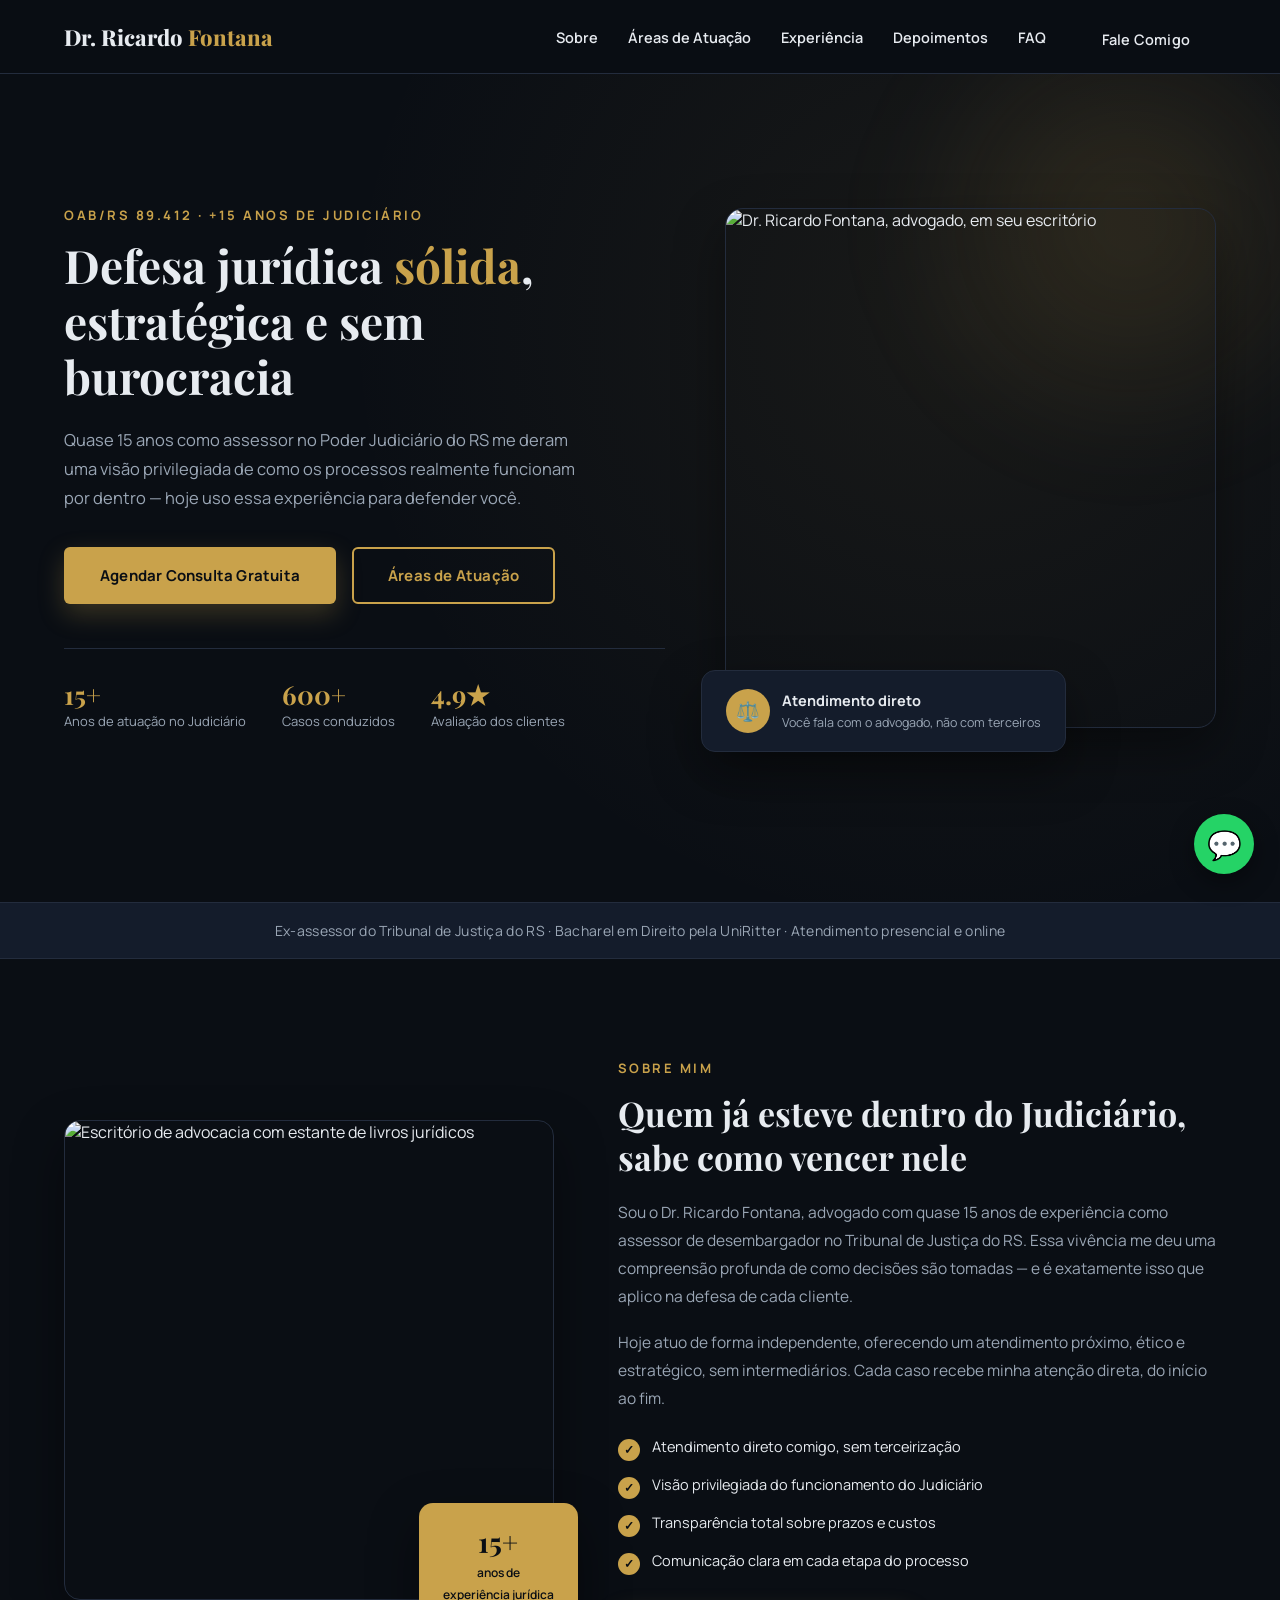
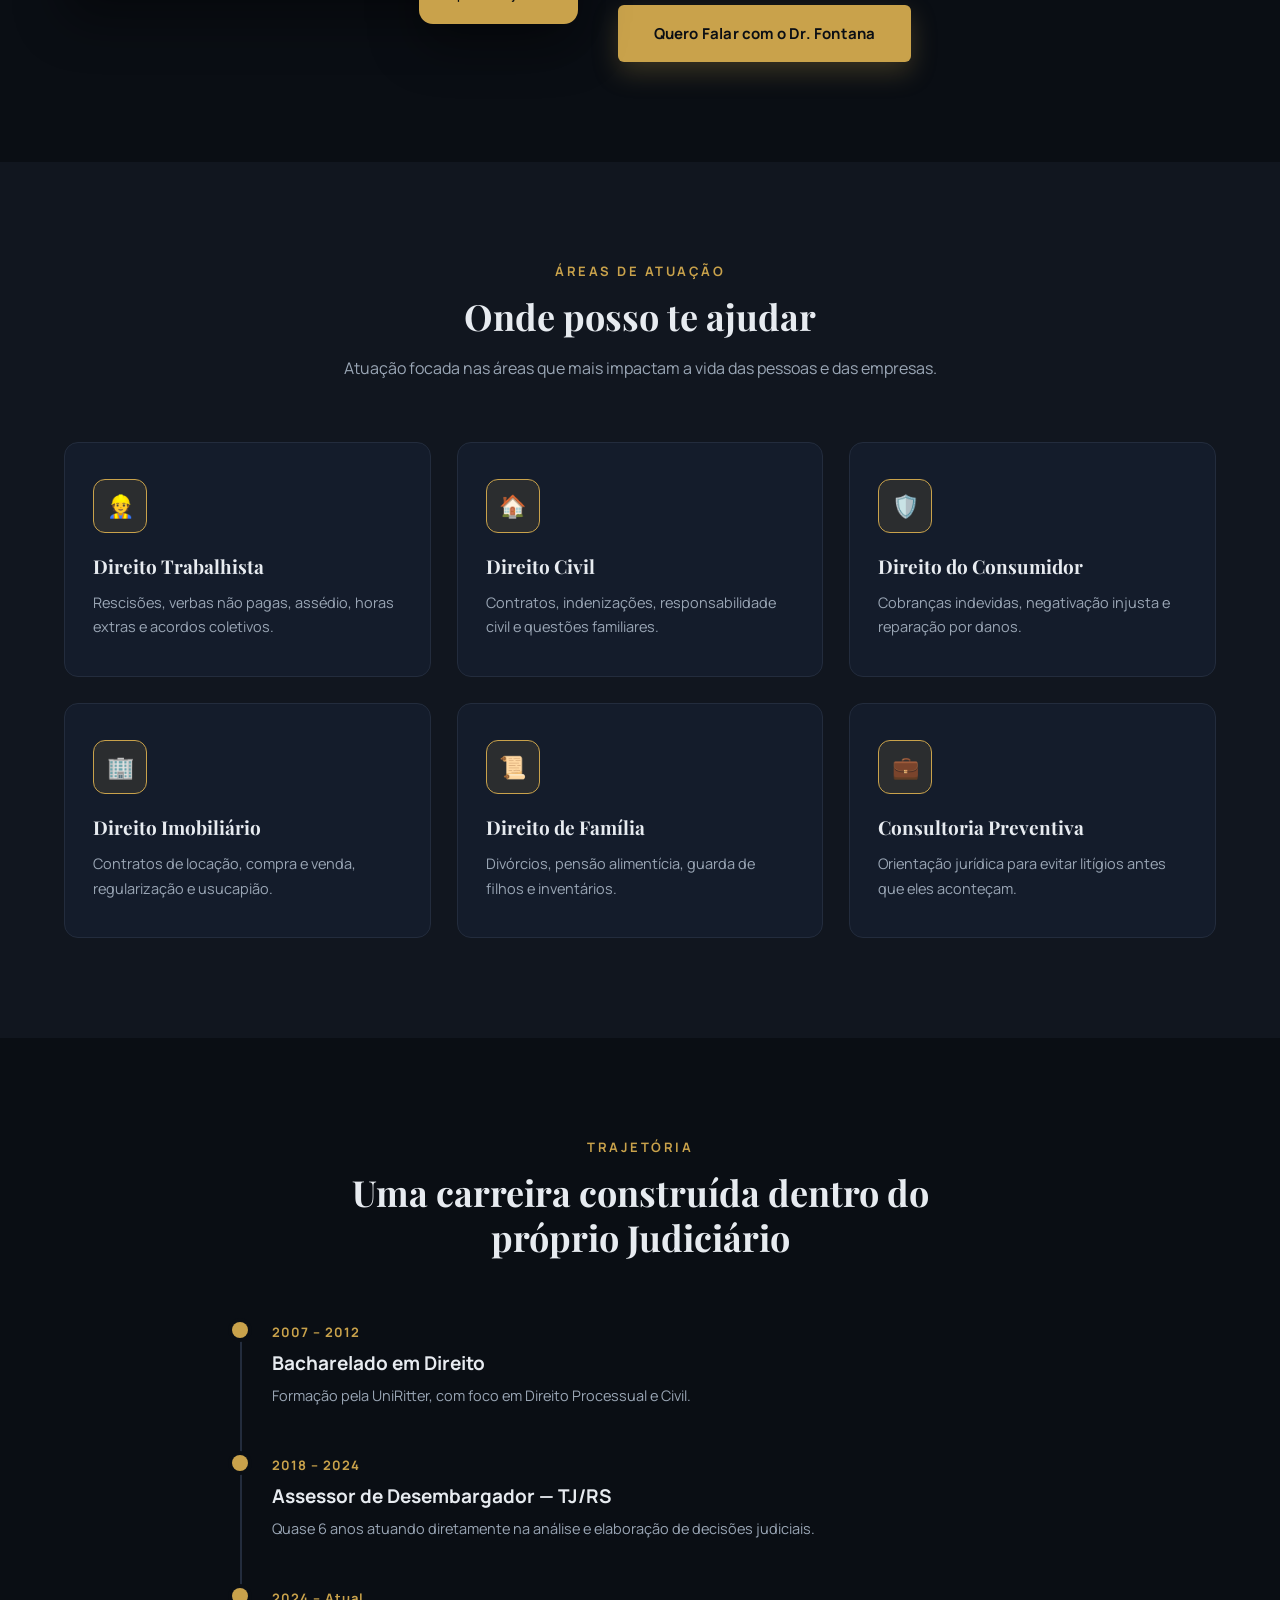
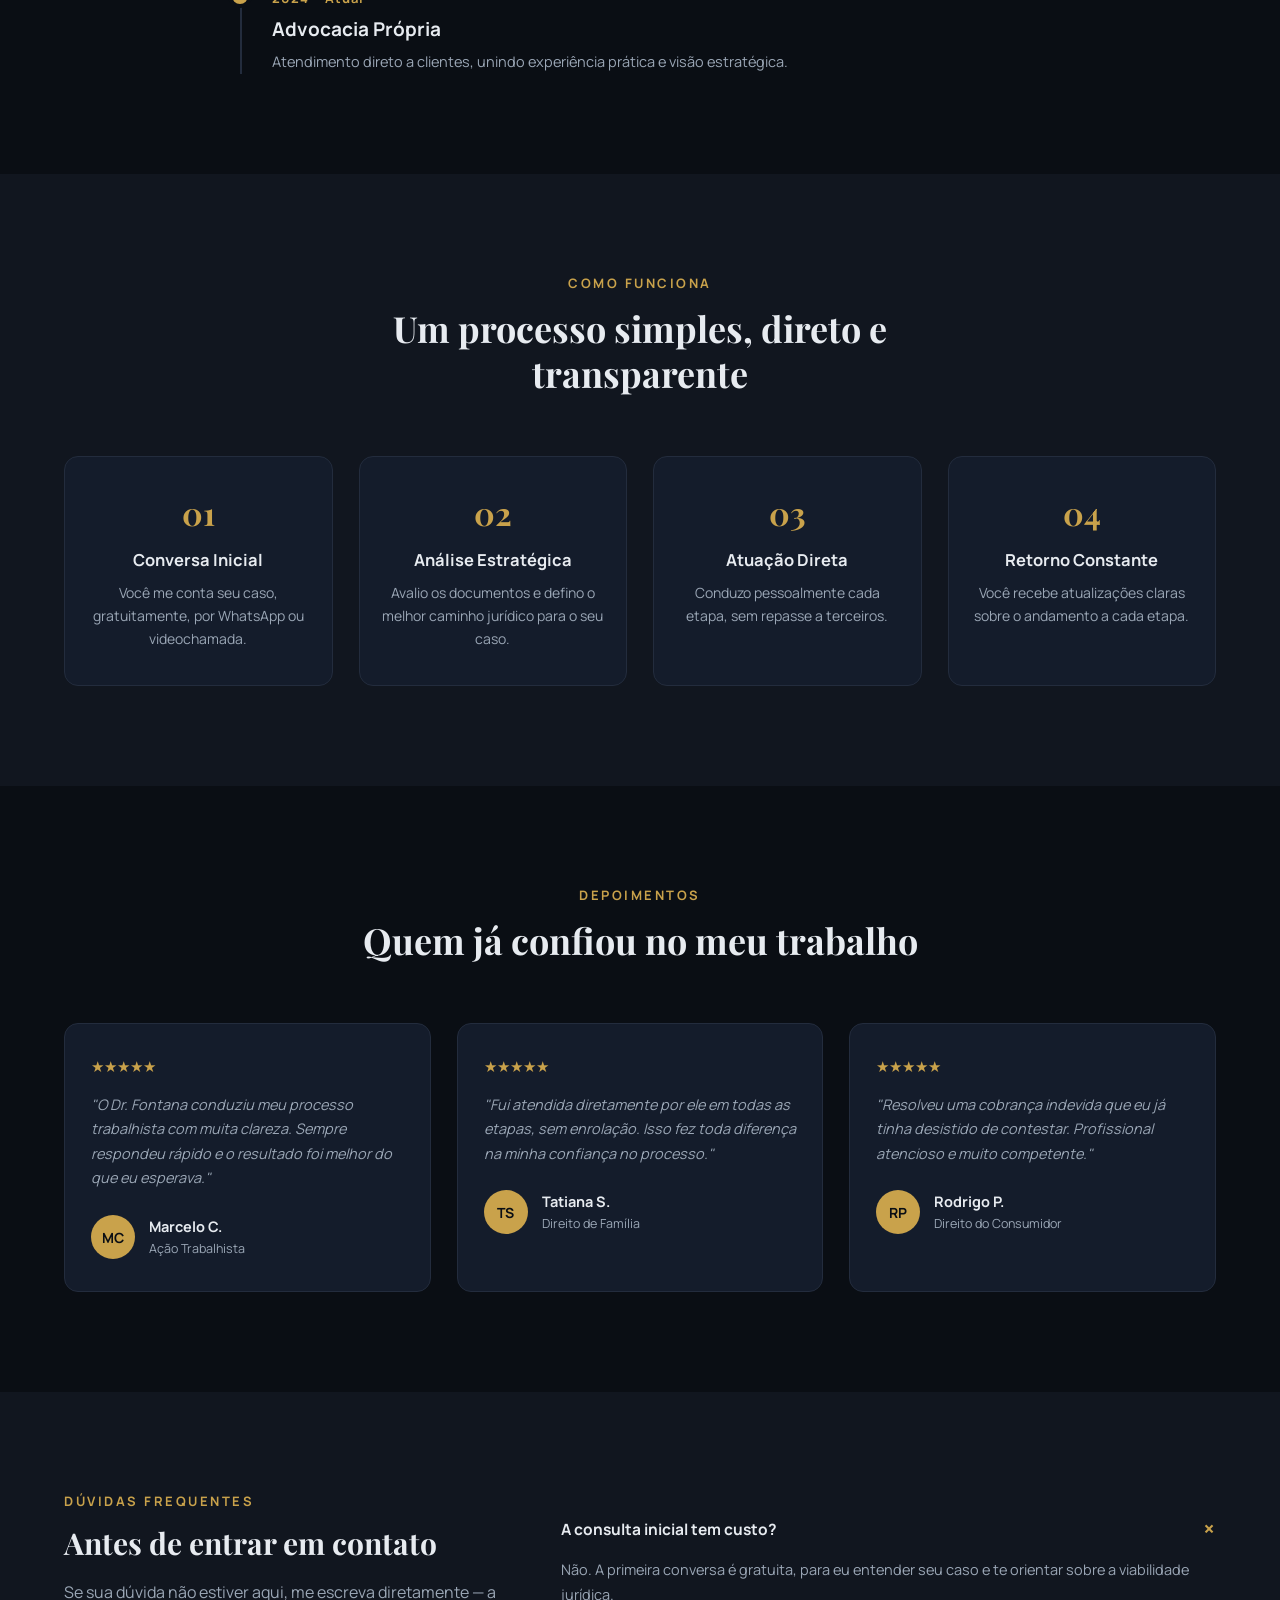
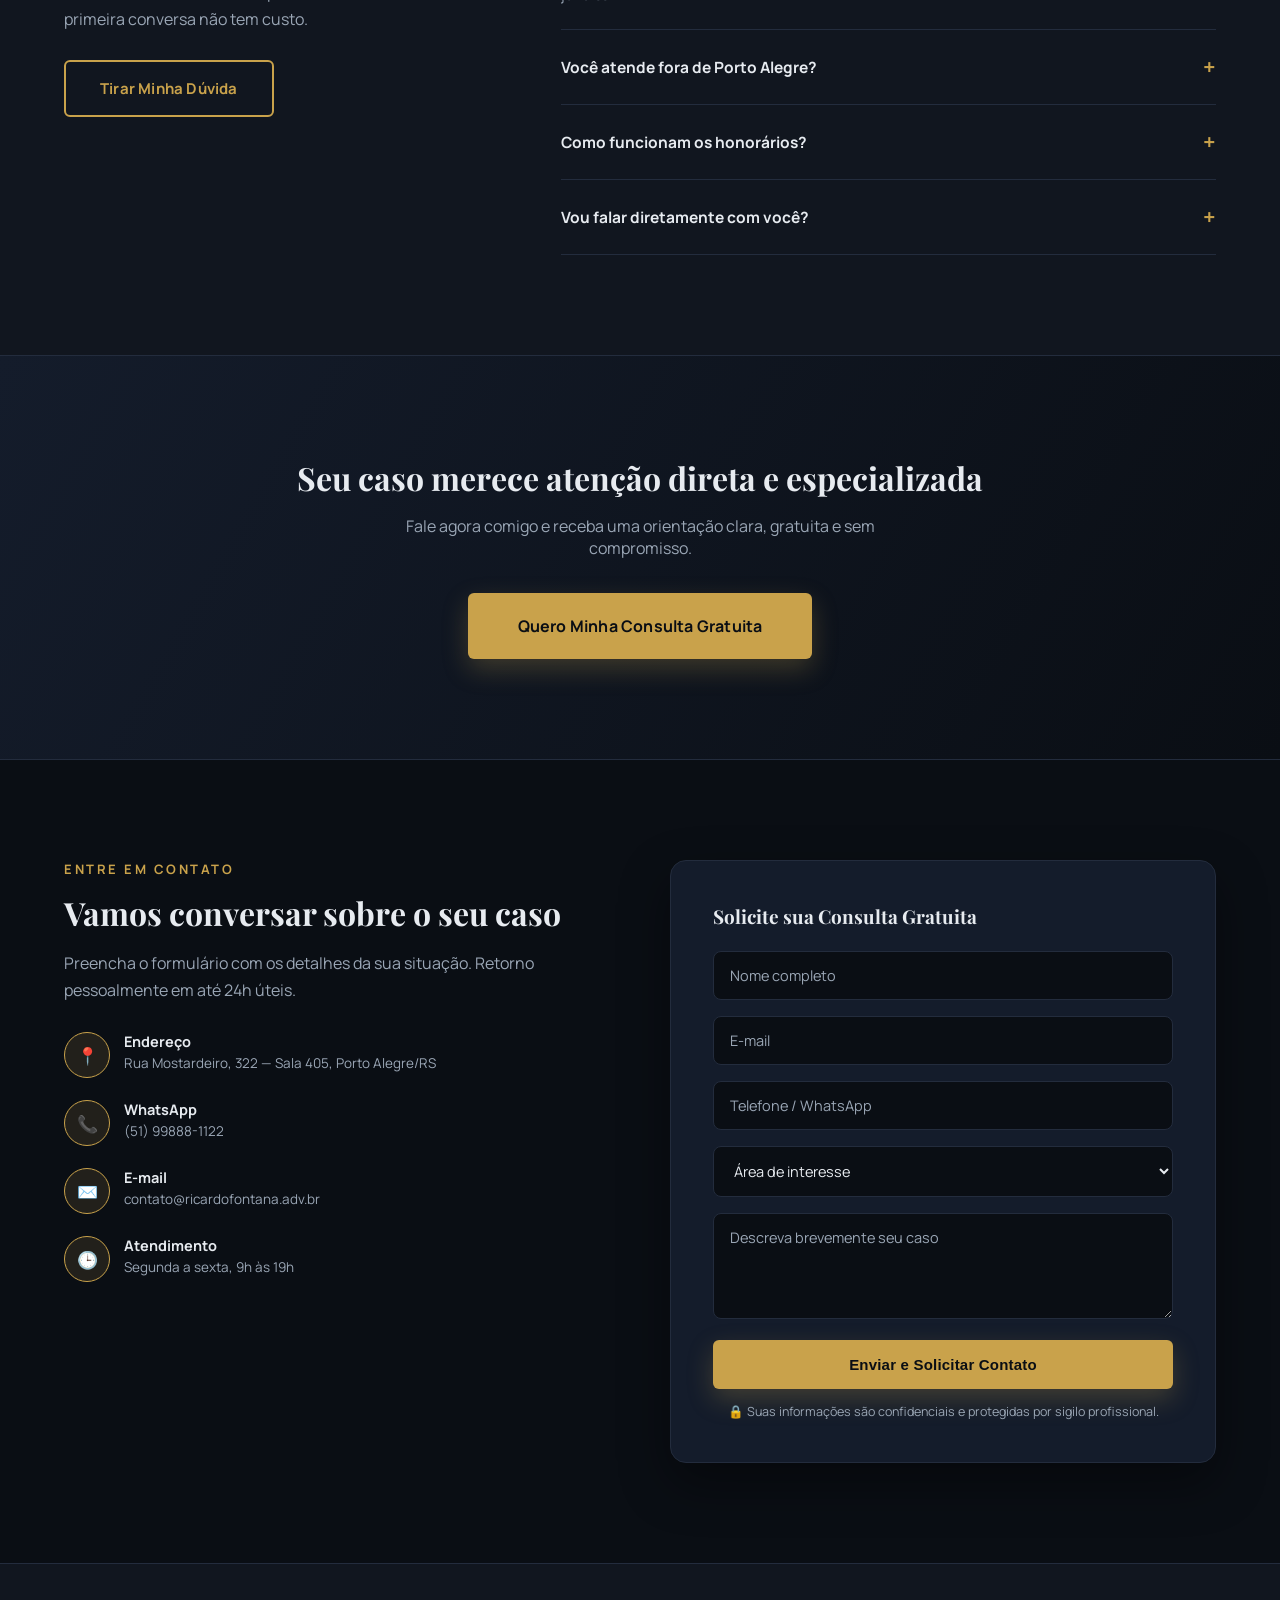
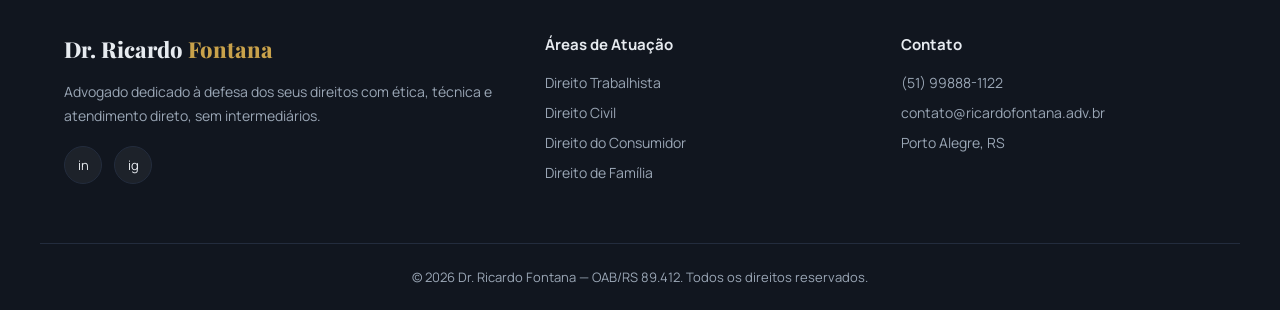
==== advocacia/index.html @ fe4ef565 "newatt" ====
<!DOCTYPE html>
<html lang="pt-BR">
<head>
<meta charset="UTF-8">
<meta name="viewport" content="width=device-width, initial-scale=1.0">
<title>Dr. Ricardo Fontana | Advogado</title>
<meta name="description" content="Advogado com mais de 15 anos de experiência no Judiciário do RS. Atendimento humanizado e soluções jurídicas estratégicas. Agende sua consulta.">
<link rel="preconnect" href="https://fonts.googleapis.com">
<link href="https://fonts.googleapis.com/css2?family=Manrope:wght@400;500;600;700;800&family=Playfair+Display:wght@600;700;800&display=swap" rel="stylesheet">
<link rel="stylesheet" href="style.css">
</head>
<body>

<header id="header">
  <nav class="nav container">
    <a href="#topo" class="logo">Dr. Ricardo <span>Fontana</span></a>
    <ul class="nav-links" id="navLinks">
      <li><a href="#sobre">Sobre</a></li>
      <li><a href="#areas">Áreas de Atuação</a></li>
      <li><a href="#experiencia">Experiência</a></li>
      <li><a href="#depoimentos">Depoimentos</a></li>
      <li><a href="#faq">FAQ</a></li>
      <li><a href="#contato" class="btn btn-nav">Fale Comigo</a></li>
    </ul>
    <button class="menu-toggle" id="menuToggle" aria-label="Abrir menu">
      <span></span><span></span><span></span>
    </button>
  </nav>
</header>

<section class="hero" id="topo">
  <div class="hero-glow"></div>
  <div class="container hero-content">
    <div class="hero-text">
      <span class="eyebrow">OAB/RS 89.412 · +15 anos de Judiciário</span>
      <h1>Defesa jurídica <em>sólida</em>, estratégica e sem burocracia</h1>
      <p>Quase 15 anos como assessor no Poder Judiciário do RS me deram uma visão privilegiada de como os processos realmente funcionam por dentro — hoje uso essa experiência para defender você.</p>
      <div class="hero-cta">
        <a href="#contato" class="btn btn-primary">Agendar Consulta Gratuita</a>
        <a href="#areas" class="btn btn-outline">Áreas de Atuação</a>
      </div>
      <div class="hero-stats">
        <div><strong>15+</strong><span>Anos de atuação no Judiciário</span></div>
        <div><strong>600+</strong><span>Casos conduzidos</span></div>
        <div><strong>4.9★</strong><span>Avaliação dos clientes</span></div>
      </div>
    </div>
    <div class="hero-image">
      <img src="https://images.unsplash.com/photo-1560250097-0b93528c311a?w=700&q=80" alt="Dr. Ricardo Fontana, advogado, em seu escritório">
      <div class="hero-badge">
        <div class="icon">⚖️</div>
        <div>
          <strong>Atendimento direto</strong>
          <span>Você fala com o advogado, não com terceiros</span>
        </div>
      </div>
    </div>
  </div>
</section>

<section class="marquee-trust">
  <div class="container">
    <p>Ex-assessor do Tribunal de Justiça do RS · Bacharel em Direito pela UniRitter · Atendimento presencial e online</p>
  </div>
</section>

<section class="sobre" id="sobre">
  <div class="container sobre-grid">
    <div class="sobre-img">
      <img src="https://images.unsplash.com/photo-1521791136064-7986c2920216?w=700&q=80" alt="Escritório de advocacia com estante de livros jurídicos">
      <div class="sobre-badge">
        <strong>15+</strong>
        <span>anos de<br>experiência jurídica</span>
      </div>
    </div>
    <div class="sobre-content">
      <span class="eyebrow">Sobre Mim</span>
      <h2>Quem já esteve dentro do Judiciário, sabe como vencer nele</h2>
      <p>Sou o Dr. Ricardo Fontana, advogado com quase 15 anos de experiência como assessor de desembargador no Tribunal de Justiça do RS. Essa vivência me deu uma compreensão profunda de como decisões são tomadas — e é exatamente isso que aplico na defesa de cada cliente.</p>
      <p>Hoje atuo de forma independente, oferecendo um atendimento próximo, ético e estratégico, sem intermediários. Cada caso recebe minha atenção direta, do início ao fim.</p>
      <ul class="lista-check">
        <li><span class="tick">✓</span> Atendimento direto comigo, sem terceirização</li>
        <li><span class="tick">✓</span> Visão privilegiada do funcionamento do Judiciário</li>
        <li><span class="tick">✓</span> Transparência total sobre prazos e custos</li>
        <li><span class="tick">✓</span> Comunicação clara em cada etapa do processo</li>
      </ul>
      <a href="#contato" class="btn btn-primary">Quero Falar com o Dr. Fontana</a>
    </div>
  </div>
</section>

<section class="areas" id="areas">
  <div class="container">
    <div class="section-head center">
      <span class="eyebrow">Áreas de Atuação</span>
      <h2>Onde posso te ajudar</h2>
      <p>Atuação focada nas áreas que mais impactam a vida das pessoas e das empresas.</p>
    </div>
    <div class="grid-areas">
      <div class="card-area">
        <div class="ic">👷</div>
        <h3>Direito Trabalhista</h3>
        <p>Rescisões, verbas não pagas, assédio, horas extras e acordos coletivos.</p>
      </div>
      <div class="card-area">
        <div class="ic">🏠</div>
        <h3>Direito Civil</h3>
        <p>Contratos, indenizações, responsabilidade civil e questões familiares.</p>
      </div>
      <div class="card-area">
        <div class="ic">🛡️</div>
        <h3>Direito do Consumidor</h3>
        <p>Cobranças indevidas, negativação injusta e reparação por danos.</p>
      </div>
      <div class="card-area">
        <div class="ic">🏢</div>
        <h3>Direito Imobiliário</h3>
        <p>Contratos de locação, compra e venda, regularização e usucapião.</p>
      </div>
      <div class="card-area">
        <div class="ic">📜</div>
        <h3>Direito de Família</h3>
        <p>Divórcios, pensão alimentícia, guarda de filhos e inventários.</p>
      </div>
      <div class="card-area">
        <div class="ic">💼</div>
        <h3>Consultoria Preventiva</h3>
        <p>Orientação jurídica para evitar litígios antes que eles aconteçam.</p>
      </div>
    </div>
  </div>
</section>

<section class="experiencia" id="experiencia">
  <div class="container">
    <div class="section-head center">
      <span class="eyebrow">Trajetória</span>
      <h2>Uma carreira construída dentro do próprio Judiciário</h2>
    </div>
    <div class="timeline">
      <div class="tl-item">
        <div class="tl-dot"></div>
        <div class="tl-content">
          <span class="tl-ano">2007 – 2012</span>
          <h4>Bacharelado em Direito</h4>
          <p>Formação pela UniRitter, com foco em Direito Processual e Civil.</p>
        </div>
      </div>
      <div class="tl-item">
        <div class="tl-dot"></div>
        <div class="tl-content">
          <span class="tl-ano">2018 – 2024</span>
          <h4>Assessor de Desembargador — TJ/RS</h4>
          <p>Quase 6 anos atuando diretamente na análise e elaboração de decisões judiciais.</p>
        </div>
      </div>
      <div class="tl-item">
        <div class="tl-dot"></div>
        <div class="tl-content">
          <span class="tl-ano">2024 – Atual</span>
          <h4>Advocacia Própria</h4>
          <p>Atendimento direto a clientes, unindo experiência prática e visão estratégica.</p>
        </div>
      </div>
    </div>
  </div>
</section>

<section class="processo">
  <div class="container">
    <div class="section-head center">
      <span class="eyebrow">Como Funciona</span>
      <h2>Um processo simples, direto e transparente</h2>
    </div>
    <div class="steps">
      <div class="step">
        <div class="step-num">01</div>
        <h4>Conversa Inicial</h4>
        <p>Você me conta seu caso, gratuitamente, por WhatsApp ou videochamada.</p>
      </div>
      <div class="step">
        <div class="step-num">02</div>
        <h4>Análise Estratégica</h4>
        <p>Avalio os documentos e defino o melhor caminho jurídico para o seu caso.</p>
      </div>
      <div class="step">
        <div class="step-num">03</div>
        <h4>Atuação Direta</h4>
        <p>Conduzo pessoalmente cada etapa, sem repasse a terceiros.</p>
      </div>
      <div class="step">
        <div class="step-num">04</div>
        <h4>Retorno Constante</h4>
        <p>Você recebe atualizações claras sobre o andamento a cada etapa.</p>
      </div>
    </div>
  </div>
</section>

<section class="depoimentos" id="depoimentos">
  <div class="container">
    <div class="section-head center">
      <span class="eyebrow">Depoimentos</span>
      <h2>Quem já confiou no meu trabalho</h2>
    </div>
    <div class="grid-dep">
      <div class="card-dep">
        <div class="stars">★★★★★</div>
        <p>"O Dr. Fontana conduziu meu processo trabalhista com muita clareza. Sempre respondeu rápido e o resultado foi melhor do que eu esperava."</p>
        <div class="dep-autor">
          <div class="avatar">MC</div>
          <div><strong>Marcelo C.</strong><span>Ação Trabalhista</span></div>
        </div>
      </div>
      <div class="card-dep">
        <div class="stars">★★★★★</div>
        <p>"Fui atendida diretamente por ele em todas as etapas, sem enrolação. Isso fez toda diferença na minha confiança no processo."</p>
        <div class="dep-autor">
          <div class="avatar">TS</div>
          <div><strong>Tatiana S.</strong><span>Direito de Família</span></div>
        </div>
      </div>
      <div class="card-dep">
        <div class="stars">★★★★★</div>
        <p>"Resolveu uma cobrança indevida que eu já tinha desistido de contestar. Profissional atencioso e muito competente."</p>
        <div class="dep-autor">
          <div class="avatar">RP</div>
          <div><strong>Rodrigo P.</strong><span>Direito do Consumidor</span></div>
        </div>
      </div>
    </div>
  </div>
</section>

<section class="faq" id="faq">
  <div class="container faq-grid">
    <div class="faq-intro">
      <span class="eyebrow">Dúvidas Frequentes</span>
      <h2>Antes de entrar em contato</h2>
      <p>Se sua dúvida não estiver aqui, me escreva diretamente — a primeira conversa não tem custo.</p>
      <a href="#contato" class="btn btn-outline">Tirar Minha Dúvida</a>
    </div>
    <div class="faq-wrap">
      <div class="faq-item active">
        <h4>A consulta inicial tem custo? <span class="plus">+</span></h4>
        <div class="faq-answer">Não. A primeira conversa é gratuita, para eu entender seu caso e te orientar sobre a viabilidade jurídica.</div>
      </div>
      <div class="faq-item">
        <h4>Você atende fora de Porto Alegre? <span class="plus">+</span></h4>
        <div class="faq-answer">Sim, atendo clientes em todo o RS, com reuniões presenciais ou por videochamada.</div>
      </div>
      <div class="faq-item">
        <h4>Como funcionam os honorários? <span class="plus">+</span></h4>
        <div class="faq-answer">Podem ser fixos, por êxito ou um modelo híbrido — sempre definidos com total transparência antes de iniciarmos.</div>
      </div>
      <div class="faq-item">
        <h4>Vou falar diretamente com você? <span class="plus">+</span></h4>
        <div class="faq-answer">Sim. Diferente de escritórios grandes, aqui você tem contato direto comigo em todas as etapas do processo.</div>
      </div>
    </div>
  </div>
</section>

<section class="cta-final">
  <div class="container">
    <h2>Seu caso merece atenção direta e especializada</h2>
    <p>Fale agora comigo e receba uma orientação clara, gratuita e sem compromisso.</p>
    <a href="#contato" class="btn btn-primary btn-lg">Quero Minha Consulta Gratuita</a>
  </div>
</section>

<section class="contato" id="contato">
  <div class="container contato-grid">
    <div class="contato-info">
      <span class="eyebrow">Entre em Contato</span>
      <h2>Vamos conversar sobre o seu caso</h2>
      <p>Preencha o formulário com os detalhes da sua situação. Retorno pessoalmente em até 24h úteis.</p>
      <ul class="info-list">
        <li>
          <div class="ic">📍</div>
          <div><strong>Endereço</strong><span>Rua Mostardeiro, 322 — Sala 405, Porto Alegre/RS</span></div>
        </li>
        <li>
          <div class="ic">📞</div>
          <div><strong>WhatsApp</strong><span>(51) 99888-1122</span></div>
        </li>
        <li>
          <div class="ic">✉️</div>
          <div><strong>E-mail</strong><span>contato@ricardofontana.adv.br</span></div>
        </li>
        <li>
          <div class="ic">🕒</div>
          <div><strong>Atendimento</strong><span>Segunda a sexta, 9h às 19h</span></div>
        </li>
      </ul>
    </div>
    <form class="form-contato" id="formContato">
      <h3>Solicite sua Consulta Gratuita</h3>
      <input type="text" placeholder="Nome completo" required>
      <input type="email" placeholder="E-mail" required>
      <input type="tel" placeholder="Telefone / WhatsApp" required>
      <select required>
        <option value="" disabled selected>Área de interesse</option>
        <option>Direito Trabalhista</option>
        <option>Direito Civil</option>
        <option>Direito do Consumidor</option>
        <option>Direito Imobiliário</option>
        <option>Direito de Família</option>
        <option>Outro</option>
      </select>
      <textarea rows="4" placeholder="Descreva brevemente seu caso" required></textarea>
      <button type="submit" class="btn btn-primary">Enviar e Solicitar Contato</button>
      <span class="form-nota">🔒 Suas informações são confidenciais e protegidas por sigilo profissional.</span>
    </form>
  </div>
</section>

<footer>
  <div class="container footer-grid">
    <div>
      <a class="logo footer-logo">Dr. Ricardo <span>Fontana</span></a>
      <p>Advogado dedicado à defesa dos seus direitos com ética, técnica e atendimento direto, sem intermediários.</p>
      <div class="social">
        <a href="#" aria-label="LinkedIn">in</a>
        <a href="#" aria-label="Instagram">ig</a>
      </div>
    </div>
    <div>
      <h4>Áreas de Atuação</h4>
      <ul>
        <li><a href="#areas">Direito Trabalhista</a></li>
        <li><a href="#areas">Direito Civil</a></li>
        <li><a href="#areas">Direito do Consumidor</a></li>
        <li><a href="#areas">Direito de Família</a></li>
      </ul>
    </div>
    <div>
      <h4>Contato</h4>
      <ul>
        <li>(51) 99888-1122</li>
        <li>contato@ricardofontana.adv.br</li>
        <li>Porto Alegre, RS</li>
      </ul>
    </div>
  </div>
  <div class="footer-bottom">
    <div class="container">
      © 2026 Dr. Ricardo Fontana — OAB/RS 89.412. Todos os direitos reservados.
    </div>
  </div>
</footer>

<a href="https://wa.me/5551998881122" class="whatsapp-float" target="_blank" aria-label="Contato via WhatsApp">💬</a>

<script src="script.js"></script>
</body>
</html>
---- advocacia/style.css ----
:root{
  --preto:#0a0e14;
  --preto-2:#11161f;
  --azul-escuro:#141c2b;
  --dourado:#c9a24b;
  --dourado-claro:#e0bc6c;
  --texto-claro:#e7ebf0;
  --texto-cinza:#9aa6b5;
  --borda:#232c3d;
  --sombra: 0 20px 50px rgba(0,0,0,.4);
}
*{margin:0;padding:0;box-sizing:border-box;}
html{scroll-behavior:smooth;}
body{
  font-family:'Manrope', sans-serif;
  color:var(--texto-claro);
  background:var(--preto);
  overflow-x:hidden;
}
h1,h2,h3{font-family:'Playfair Display', serif;}
a{text-decoration:none;color:inherit;}
ul{list-style:none;}
img{max-width:100%;display:block;}
.container{max-width:1200px;margin:0 auto;padding:0 24px;}
section{padding:100px 0;}
.center{text-align:center;}

/* BOTÕES */
.btn{
  display:inline-block; padding:16px 34px; border-radius:6px;
  font-weight:700; letter-spacing:.2px; transition:.3s; font-size:15px;
  border:2px solid transparent;
}
.btn-primary{background:var(--dourado); color:var(--preto); box-shadow:0 10px 26px rgba(201,162,75,.25);}
.btn-primary:hover{background:var(--dourado-claro); transform:translateY(-3px); box-shadow:0 14px 32px rgba(201,162,75,.35);}
.btn-outline{border-color:var(--dourado); color:var(--dourado); background:transparent;}
.btn-outline:hover{background:var(--dourado); color:var(--preto);}
.btn-lg{padding:20px 48px; font-size:16px;}
.btn-nav{padding:10px 24px; font-size:14px;}

.eyebrow{
  text-transform:uppercase; letter-spacing:2.5px; font-size:13px; font-weight:700;
  color:var(--dourado); margin-bottom:14px; display:block;
}
.section-head{max-width:680px; margin:0 auto 60px;}
.section-head h2{font-size:36px; color:var(--texto-claro); margin-bottom:16px; line-height:1.25;}
.section-head p{color:var(--texto-cinza); font-size:16px; line-height:1.7;}

/* HEADER */
header{
  position:sticky; top:0; left:0; width:100%; background:rgba(10,14,20,.92);
  backdrop-filter:blur(10px); z-index:1000; border-bottom:1px solid var(--borda);
}
.nav{display:flex; align-items:center; justify-content:space-between; padding:18px 24px;}
.logo{
  font-family:'Playfair Display',serif; font-size:22px; font-weight:800; color:var(--texto-claro);
}
.logo span{color:var(--dourado);}
.nav-links{display:flex; gap:30px; align-items:center;}
.nav-links a{font-weight:600; font-size:14.5px; color:var(--texto-claro); position:relative; padding-bottom:4px;}
.nav-links a:not(.btn)::after{content:'';position:absolute;left:0;bottom:0;width:0;height:2px;background:var(--dourado); transition:.3s;}
.nav-links a:not(.btn):hover::after{width:100%;}
.menu-toggle{display:none; flex-direction:column; gap:5px; cursor:pointer; background:none; border:none;}
.menu-toggle span{width:26px;height:2px;background:var(--texto-claro);}

/* HERO */
.hero{
  position:relative; min-height:92vh; display:flex; align-items:center; padding-top:60px;
  background:radial-gradient(circle at 75% 30%, rgba(201,162,75,.08), transparent 55%), var(--preto);
  overflow:hidden;
}
.hero-glow{
  position:absolute; top:-100px; right:-100px; width:500px; height:500px; border-radius:50%;
  background:radial-gradient(circle, rgba(201,162,75,.15), transparent 70%); filter:blur(40px);
}
.hero-content{position:relative; z-index:2; display:grid; grid-template-columns:1.1fr .9fr; gap:60px; align-items:center;}
.hero-text h1{font-size:46px; line-height:1.2; margin-bottom:22px; color:var(--texto-claro);}
.hero-text h1 em{color:var(--dourado); font-style:normal;}
.hero-text p{font-size:16.5px; line-height:1.75; color:var(--texto-cinza); margin-bottom:34px; max-width:520px;}
.hero-cta{display:flex; gap:16px; flex-wrap:wrap; margin-bottom:44px;}
.hero-stats{display:flex; gap:36px; flex-wrap:wrap; border-top:1px solid var(--borda); padding-top:28px;}
.hero-stats div{display:flex; flex-direction:column;}
.hero-stats strong{font-size:26px; font-family:'Playfair Display',serif; color:var(--dourado);}
.hero-stats span{font-size:13px; color:var(--texto-cinza);}
.hero-image{position:relative;}
.hero-image img{
  border-radius:18px; width:100%; height:520px; object-fit:cover;
  box-shadow:var(--sombra); border:1px solid var(--borda);
}
.hero-badge{
  position:absolute; bottom:-24px; left:-24px; background:var(--azul-escuro);
  border:1px solid var(--borda); padding:18px 24px; border-radius:14px;
  box-shadow:var(--sombra); display:flex; align-items:center; gap:12px;
}
.hero-badge .icon{
  width:44px;height:44px;border-radius:50%;background:var(--dourado);
  display:flex;align-items:center;justify-content:center;color:var(--preto);font-size:19px;
}
.hero-badge strong{font-size:14.5px; display:block; color:var(--texto-claro);}
.hero-badge span{font-size:12.5px; color:var(--texto-cinza);}

/* MARQUEE */
.marquee-trust{background:var(--azul-escuro); padding:18px 0; border-top:1px solid var(--borda); border-bottom:1px solid var(--borda);}
.marquee-trust p{text-align:center; font-size:14px; color:var(--texto-cinza); letter-spacing:.3px;}

/* SOBRE */
.sobre-grid{display:grid; grid-template-columns:.9fr 1.1fr; gap:64px; align-items:center;}
.sobre-img{position:relative;}
.sobre-img img{border-radius:16px; height:480px; object-fit:cover; width:100%; box-shadow:var(--sombra); border:1px solid var(--borda);}
.sobre-badge{
  position:absolute; bottom:-24px; right:-24px; background:var(--dourado); color:var(--preto);
  padding:20px 24px; border-radius:14px; text-align:center; box-shadow:var(--sombra);
}
.sobre-badge strong{display:block; font-size:28px; font-family:'Playfair Display',serif;}
.sobre-badge span{font-size:12px; line-height:1.4; font-weight:600;}
.sobre-content h2{font-size:34px; color:var(--texto-claro); margin-bottom:20px; line-height:1.3;}
.sobre-content p{font-size:15.5px; line-height:1.8; color:var(--texto-cinza); margin-bottom:18px;}
.lista-check{margin:24px 0 30px; display:flex; flex-direction:column; gap:14px;}
.lista-check li{display:flex; gap:12px; align-items:flex-start; font-size:14.5px; color:var(--texto-claro);}
.lista-check .tick{
  min-width:22px; height:22px; border-radius:50%; background:var(--dourado);
  display:flex; align-items:center; justify-content:center; color:var(--preto); font-size:12px; margin-top:2px; font-weight:700;
}

/* AREAS */
.areas{background:var(--preto-2);}
.grid-areas{display:grid; grid-template-columns:repeat(3,1fr); gap:26px;}
.card-area{
  background:var(--azul-escuro); border:1px solid var(--borda); border-radius:14px; padding:36px 28px;
  transition:.35s;
}
.card-area:hover{
  border-color:var(--dourado); transform:translateY(-6px); box-shadow:var(--sombra);
}
.card-area .ic{
  width:54px;height:54px;border-radius:12px;background:rgba(201,162,75,.12);
  display:flex;align-items:center;justify-content:center;font-size:22px;margin-bottom:20px; border:1px solid var(--dourado);
}
.card-area h3{font-size:19px; margin-bottom:12px; color:var(--texto-claro);}
.card-area p{font-size:14.5px; line-height:1.7; color:var(--texto-cinza);}

/* TIMELINE */
.timeline{max-width:800px; margin:0 auto; position:relative; padding-left:30px; border-left:2px solid var(--borda);}
.tl-item{position:relative; padding-bottom:44px;}
.tl-item:last-child{padding-bottom:0;}
.tl-dot{
  position:absolute; left:-40px; top:2px; width:16px; height:16px; border-radius:50%;
  background:var(--dourado); box-shadow:0 0 0 4px var(--preto);
}
.tl-ano{color:var(--dourado); font-weight:700; font-size:13px; letter-spacing:1px;}
.tl-content h4{font-size:19px; color:var(--texto-claro); margin:8px 0 8px; font-family:'Manrope'; font-weight:700;}
.tl-content p{font-size:14.5px; color:var(--texto-cinza); line-height:1.7;}

/* PROCESSO */
.processo{background:var(--preto-2);}
.steps{display:grid; grid-template-columns:repeat(4,1fr); gap:26px;}
.step{text-align:center; background:var(--azul-escuro); border:1px solid var(--borda); border-radius:14px; padding:34px 20px;}
.step-num{
  font-family:'Playfair Display',serif; font-size:32px; color:var(--dourado); font-weight:700; margin-bottom:14px;
}
.step h4{font-size:16.5px; margin-bottom:10px; color:var(--texto-claro); font-family:'Manrope'; font-weight:700;}
.step p{font-size:14px; color:var(--texto-cinza); line-height:1.65;}

/* DEPOIMENTOS */
.grid-dep{display:grid; grid-template-columns:repeat(3,1fr); gap:26px;}
.card-dep{background:var(--azul-escuro); border:1px solid var(--borda); border-radius:14px; padding:32px 26px;}
.card-dep .stars{color:var(--dourado); margin-bottom:16px; font-size:15px;}
.card-dep p{font-size:14.5px; line-height:1.7; color:var(--texto-cinza); margin-bottom:24px; font-style:italic;}
.dep-autor{display:flex; align-items:center; gap:14px;}
.avatar{
  width:44px;height:44px;border-radius:50%;background:var(--dourado); color:var(--preto);
  display:flex;align-items:center;justify-content:center; font-weight:700; font-size:14px;
}
.dep-autor strong{display:block;font-size:14.5px; color:var(--texto-claro);}
.dep-autor span{font-size:12.5px;color:var(--texto-cinza);}

/* FAQ */
.faq{background:var(--preto-2);}
.faq-grid{display:grid; grid-template-columns:.8fr 1.2fr; gap:60px;}
.faq-intro h2{font-size:30px; color:var(--texto-claro); margin:14px 0 16px; line-height:1.3;}
.faq-intro p{color:var(--texto-cinza); margin-bottom:26px; line-height:1.7;}
.faq-item{border-bottom:1px solid var(--borda); padding:22px 0; cursor:pointer;}
.faq-item h4{display:flex; justify-content:space-between; align-items:center; font-size:15.5px; color:var(--texto-claro); font-weight:700;}
.faq-item .plus{transition:.3s; font-size:22px; color:var(--dourado);}
.faq-item.active .plus{transform:rotate(45deg);}
.faq-answer{max-height:0; overflow:hidden; transition:.35s ease; font-size:14.5px; color:var(--texto-cinza); line-height:1.7;}
.faq-item.active .faq-answer{max-height:220px; margin-top:14px;}

/* CTA FINAL */
.cta-final{
  background:linear-gradient(120deg, var(--azul-escuro), var(--preto));
  text-align:center; border-top:1px solid var(--borda); border-bottom:1px solid var(--borda);
}
.cta-final h2{font-size:32px; margin-bottom:16px; color:var(--texto-claro);}
.cta-final p{font-size:16px; margin-bottom:34px; color:var(--texto-cinza); max-width:560px; margin-left:auto; margin-right:auto;}

/* CONTATO */
.contato-grid{display:grid; grid-template-columns:1fr 1fr; gap:60px;}
.contato-info h2{font-size:32px; color:var(--texto-claro); margin-bottom:16px; line-height:1.3;}
.contato-info p{color:var(--texto-cinza); margin-bottom:28px; line-height:1.7;}
.info-list li{display:flex; gap:14px; margin-bottom:22px; align-items:flex-start;}
.info-list .ic{
  min-width:46px;height:46px;border-radius:50%;background:rgba(201,162,75,.12); border:1px solid var(--dourado);
  display:flex;align-items:center;justify-content:center;font-size:17px;
}
.info-list strong{display:block; font-size:14.5px; color:var(--texto-claro);}
.info-list span{font-size:13.5px; color:var(--texto-cinza);}
.form-contato{background:var(--azul-escuro); border:1px solid var(--borda); padding:42px; border-radius:16px; box-shadow:var(--sombra);}
.form-contato h3{font-size:19px; color:var(--texto-claro); margin-bottom:22px;}
.form-contato input, .form-contato select, .form-contato textarea{
  width:100%; padding:14px 16px; border:1px solid var(--borda); border-radius:8px;
  margin-bottom:16px; font-family:inherit; font-size:14.5px; background:var(--preto); color:var(--texto-claro);
}
.form-contato input::placeholder, .form-contato textarea::placeholder{color:var(--texto-cinza);}
.form-contato input:focus, .form-contato select:focus, .form-contato textarea:focus{outline:2px solid var(--dourado);}
.form-contato button{width:100%; border:none; cursor:pointer; margin-bottom:14px;}
.form-nota{display:block; text-align:center; font-size:12.5px; color:var(--texto-cinza);}

/* FOOTER */
footer{background:var(--preto-2); padding-top:70px; border-top:1px solid var(--borda);}
.footer-grid{display:grid; grid-template-columns:1.4fr 1fr 1fr; gap:40px; padding-bottom:50px; border-bottom:1px solid var(--borda);}
.footer-logo{margin-bottom:16px; display:block;}
footer p{font-size:14px; line-height:1.7; color:var(--texto-cinza);}
footer h4{color:var(--texto-claro); font-size:15px; margin-bottom:18px; font-family:'Manrope'; font-weight:700;}
footer ul li{margin-bottom:11px; font-size:14px; color:var(--texto-cinza);}
footer ul li a:hover{color:var(--dourado);}
.social{display:flex; gap:12px; margin-top:18px;}
.social a{
  width:38px;height:38px;border-radius:50%;background:rgba(255,255,255,.05); border:1px solid var(--borda);
  display:flex;align-items:center;justify-content:center; transition:.3s; font-size:13px;
}
.social a:hover{background:var(--dourado); color:var(--preto); border-color:var(--dourado);}
.footer-bottom{padding:24px 0; text-align:center; font-size:13px; color:var(--texto-cinza);}

/* WHATSAPP */
.whatsapp-float{
  position:fixed; bottom:26px; right:26px; z-index:999; width:60px; height:60px; border-radius:50%;
  background:#25D366; display:flex; align-items:center; justify-content:center; color:#fff; font-size:28px;
  box-shadow:0 8px 24px rgba(0,0,0,.4); animation:pulse 2.2s infinite;
}
@keyframes pulse{
  0%{box-shadow:0 0 0 0 rgba(37,211,102,.5);}
  70%{box-shadow:0 0 0 14px rgba(37,211,102,0);}
  100%{box-shadow:0 0 0 0 rgba(37,211,102,0);}
}

/* RESPONSIVO */
@media(max-width:1024px){
  .hero-content, .sobre-grid, .contato-grid{grid-template-columns:1fr;}
  .hero-image{order:-1;}
  .grid-areas{grid-template-columns:repeat(2,1fr);}
  .steps{grid-template-columns:repeat(2,1fr);}
  .faq-grid{grid-template-columns:1fr; gap:36px;}
  .sobre-img{margin-bottom:16px;}
}
@media(max-width:720px){
  .nav-links{
    position:fixed; top:0; right:0; height:100vh; width:80%; padding-top:90px;
    background:var(--preto-2); flex-direction:column; align-items:flex-start; padding-left:30px; gap:26px;
    transform:translateX(100%); transition:.35s; box-shadow:-10px 0 30px rgba(0,0,0,.4);
    border-left:1px solid var(--borda);
  }
  .nav-links.open{transform:translateX(0);}
  .menu-toggle{display:flex;}
  .hero-text h1{font-size:32px;}
  .hero-stats{gap:24px;}
  section{padding:64px 0;}
  .grid-areas{grid-template-columns:1fr;}
  .grid-dep{grid-template-columns:1fr;}
  .steps{grid-template-columns:1fr;}
  .footer-grid{grid-template-columns:1fr; text-align:left;}
  .sobre-badge{right:0; bottom:-16px; padding:16px 20px;}
  .hero-badge{left:0; bottom:-16px; padding:14px 18px;}
  .hero-image img{height:380px;}
  .timeline{padding-left:24px;}
  .tl-dot{left:-32px;}
}
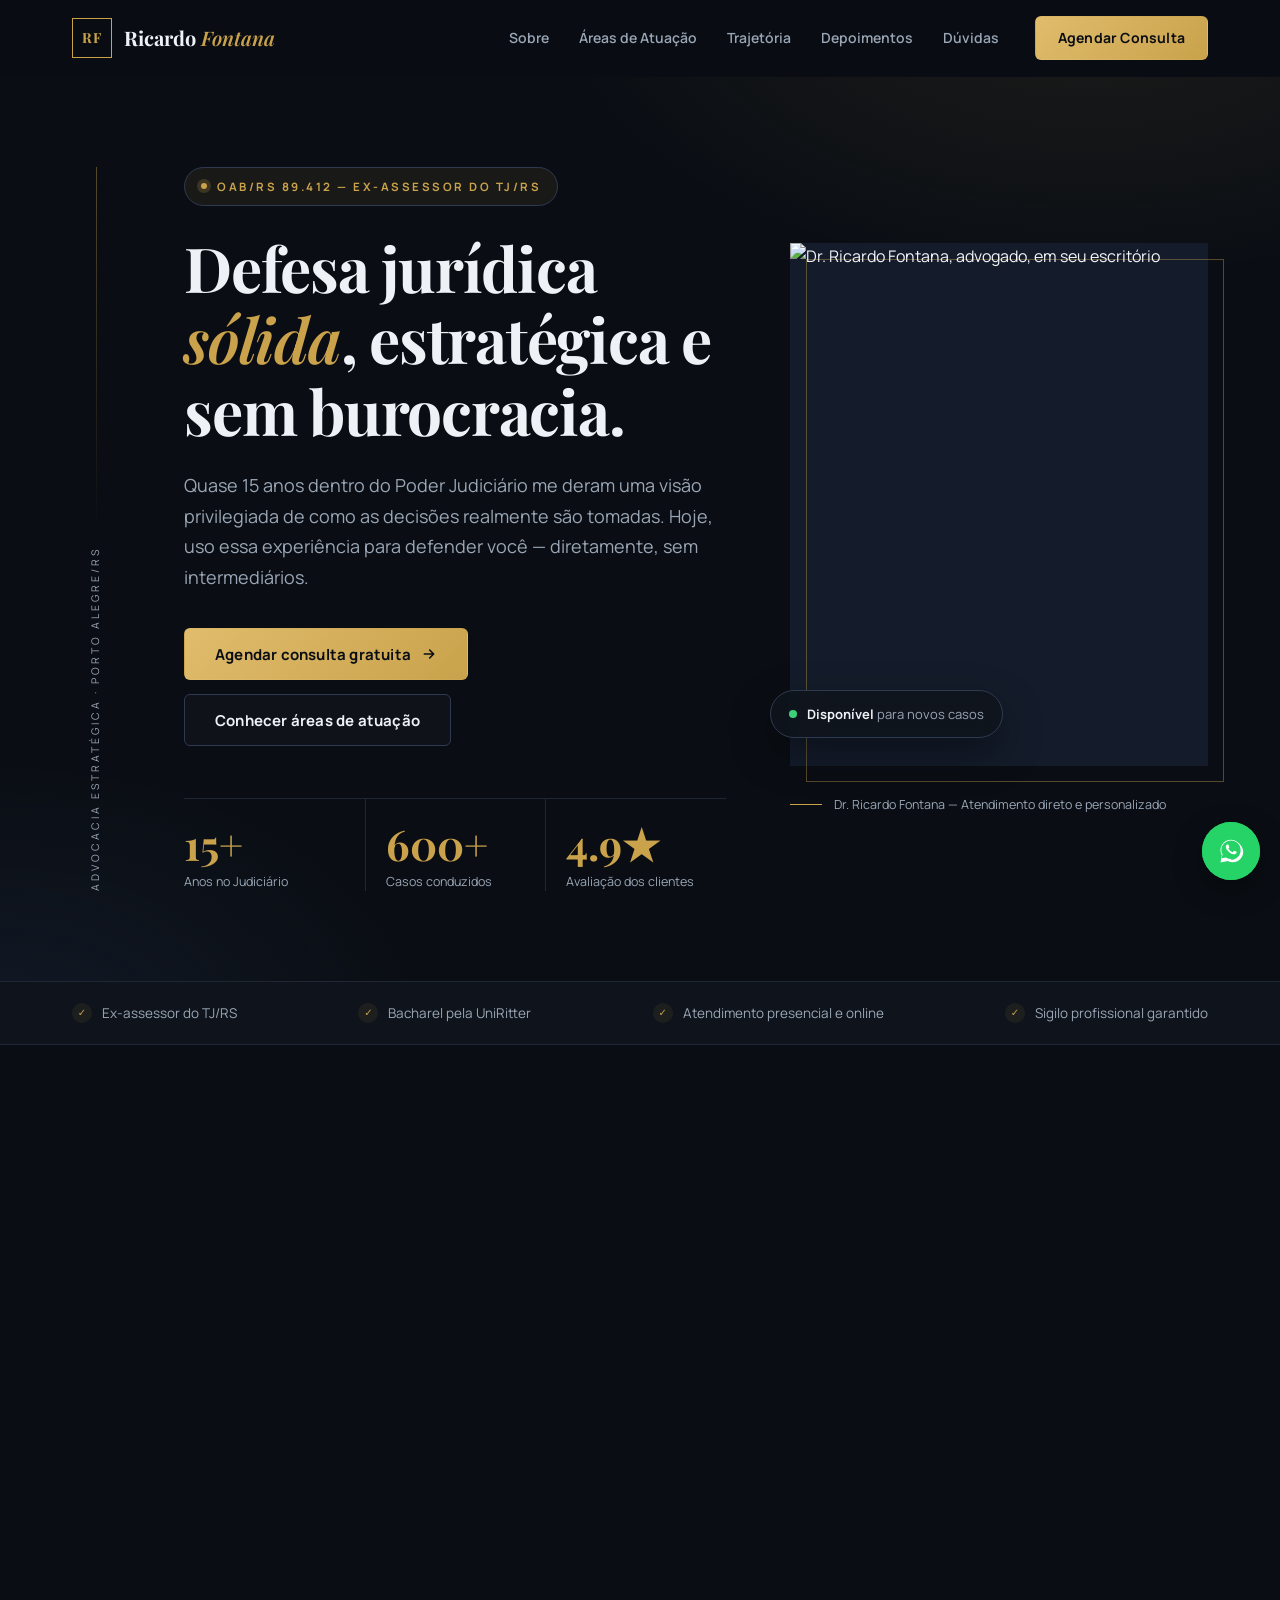
==== commit a36ea68d: "atualizações23/09" ====
--- a/advocacia/index.html
+++ b/advocacia/index.html
@@ -2,330 +2,479 @@
 <html lang="pt-BR">
 <head>
 <meta charset="UTF-8">
-<meta name="viewport" content="width=device-width, initial-scale=1.0">
-<title>Dr. Ricardo Fontana | Advogado</title>
-<meta name="description" content="Advogado com mais de 15 anos de experiência no Judiciário do RS. Atendimento humanizado e soluções jurídicas estratégicas. Agende sua consulta.">
+<meta name="viewport" content="width=device-width, initial-scale=1.0, viewport-fit=cover">
+<title>Dr. Ricardo Fontana | Advocacia Estratégica — Porto Alegre/RS</title>
+<meta name="description" content="Advogado com mais de 15 anos de experiência no Judiciário do RS. Atendimento direto, humanizado e soluções jurídicas estratégicas. Consulta inicial gratuita.">
+<meta name="theme-color" content="#0a0e14">
+
+<link rel="preload" as="image" href="https://images.unsplash.com/photo-1560250097-0b93528c311a?w=800&q=75&fm=webp" fetchpriority="high">
 <link rel="preconnect" href="https://fonts.googleapis.com">
-<link href="https://fonts.googleapis.com/css2?family=Manrope:wght@400;500;600;700;800&family=Playfair+Display:wght@600;700;800&display=swap" rel="stylesheet">
+<link rel="preconnect" href="https://fonts.gstatic.com" crossorigin>
+<link rel="preconnect" href="https://images.unsplash.com">
+<link href="https://fonts.googleapis.com/css2?family=Manrope:wght@400;500;600;700&family=Playfair+Display:ital,wght@0,600;0,700;1,600&display=swap" rel="stylesheet" media="print" onload="this.media='all'">
+<noscript><link href="https://fonts.googleapis.com/css2?family=Manrope:wght@400;500;600;700&family=Playfair+Display:ital,wght@0,600;0,700;1,600&display=swap" rel="stylesheet"></noscript>
+
 <link rel="stylesheet" href="style.css">
+<script src="script.js" defer></script>
 </head>
 <body>
 
-<header id="header">
-  <nav class="nav container">
-    <a href="#topo" class="logo">Dr. Ricardo <span>Fontana</span></a>
-    <ul class="nav-links" id="navLinks">
-      <li><a href="#sobre">Sobre</a></li>
-      <li><a href="#areas">Áreas de Atuação</a></li>
-      <li><a href="#experiencia">Experiência</a></li>
-      <li><a href="#depoimentos">Depoimentos</a></li>
-      <li><a href="#faq">FAQ</a></li>
-      <li><a href="#contato" class="btn btn-nav">Fale Comigo</a></li>
-    </ul>
-    <button class="menu-toggle" id="menuToggle" aria-label="Abrir menu">
+<a href="#conteudo" class="skip-link">Pular para o conteúdo</a>
+<div class="progress-bar" id="progressBar" aria-hidden="true"></div>
+
+<header class="header" id="header">
+  <div class="nav container">
+    <a href="#topo" class="logo" aria-label="Dr. Ricardo Fontana — voltar ao topo">
+      <span class="logo-mark">RF</span>
+      <span class="logo-text">Ricardo <em>Fontana</em></span>
+    </a>
+
+    <nav class="nav-links" id="navLinks" aria-label="Navegação principal">
+      <ul>
+        <li><a href="#sobre" data-nav>Sobre</a></li>
+        <li><a href="#areas" data-nav>Áreas de Atuação</a></li>
+        <li><a href="#experiencia" data-nav>Trajetória</a></li>
+        <li><a href="#depoimentos" data-nav>Depoimentos</a></li>
+        <li><a href="#faq" data-nav>Dúvidas</a></li>
+      </ul>
+      <a href="#contato" class="btn btn-primary btn-nav">Agendar Consulta</a>
+      <div class="nav-mobile-info">
+        <span>(51) 99888-1122</span>
+        <span>contato@ricardofontana.adv.br</span>
+      </div>
+    </nav>
+
+    <button class="menu-toggle" id="menuToggle" aria-label="Abrir menu" aria-expanded="false" aria-controls="navLinks">
       <span></span><span></span><span></span>
     </button>
-  </nav>
+  </div>
 </header>
-
-<section class="hero" id="topo">
-  <div class="hero-glow"></div>
-  <div class="container hero-content">
-    <div class="hero-text">
-      <span class="eyebrow">OAB/RS 89.412 · +15 anos de Judiciário</span>
-      <h1>Defesa jurídica <em>sólida</em>, estratégica e sem burocracia</h1>
-      <p>Quase 15 anos como assessor no Poder Judiciário do RS me deram uma visão privilegiada de como os processos realmente funcionam por dentro — hoje uso essa experiência para defender você.</p>
-      <div class="hero-cta">
-        <a href="#contato" class="btn btn-primary">Agendar Consulta Gratuita</a>
-        <a href="#areas" class="btn btn-outline">Áreas de Atuação</a>
-      </div>
-      <div class="hero-stats">
-        <div><strong>15+</strong><span>Anos de atuação no Judiciário</span></div>
-        <div><strong>600+</strong><span>Casos conduzidos</span></div>
-        <div><strong>4.9★</strong><span>Avaliação dos clientes</span></div>
-      </div>
-    </div>
-    <div class="hero-image">
-      <img src="https://images.unsplash.com/photo-1560250097-0b93528c311a?w=700&q=80" alt="Dr. Ricardo Fontana, advogado, em seu escritório">
-      <div class="hero-badge">
-        <div class="icon">⚖️</div>
-        <div>
-          <strong>Atendimento direto</strong>
-          <span>Você fala com o advogado, não com terceiros</span>
-        </div>
-      </div>
-    </div>
-  </div>
-</section>
-
-<section class="marquee-trust">
-  <div class="container">
-    <p>Ex-assessor do Tribunal de Justiça do RS · Bacharel em Direito pela UniRitter · Atendimento presencial e online</p>
-  </div>
-</section>
-
-<section class="sobre" id="sobre">
-  <div class="container sobre-grid">
-    <div class="sobre-img">
-      <img src="https://images.unsplash.com/photo-1521791136064-7986c2920216?w=700&q=80" alt="Escritório de advocacia com estante de livros jurídicos">
-      <div class="sobre-badge">
-        <strong>15+</strong>
-        <span>anos de<br>experiência jurídica</span>
-      </div>
-    </div>
-    <div class="sobre-content">
-      <span class="eyebrow">Sobre Mim</span>
-      <h2>Quem já esteve dentro do Judiciário, sabe como vencer nele</h2>
-      <p>Sou o Dr. Ricardo Fontana, advogado com quase 15 anos de experiência como assessor de desembargador no Tribunal de Justiça do RS. Essa vivência me deu uma compreensão profunda de como decisões são tomadas — e é exatamente isso que aplico na defesa de cada cliente.</p>
-      <p>Hoje atuo de forma independente, oferecendo um atendimento próximo, ético e estratégico, sem intermediários. Cada caso recebe minha atenção direta, do início ao fim.</p>
-      <ul class="lista-check">
-        <li><span class="tick">✓</span> Atendimento direto comigo, sem terceirização</li>
-        <li><span class="tick">✓</span> Visão privilegiada do funcionamento do Judiciário</li>
-        <li><span class="tick">✓</span> Transparência total sobre prazos e custos</li>
-        <li><span class="tick">✓</span> Comunicação clara em cada etapa do processo</li>
-      </ul>
-      <a href="#contato" class="btn btn-primary">Quero Falar com o Dr. Fontana</a>
-    </div>
-  </div>
-</section>
-
-<section class="areas" id="areas">
-  <div class="container">
-    <div class="section-head center">
-      <span class="eyebrow">Áreas de Atuação</span>
-      <h2>Onde posso te ajudar</h2>
-      <p>Atuação focada nas áreas que mais impactam a vida das pessoas e das empresas.</p>
-    </div>
-    <div class="grid-areas">
-      <div class="card-area">
-        <div class="ic">👷</div>
-        <h3>Direito Trabalhista</h3>
-        <p>Rescisões, verbas não pagas, assédio, horas extras e acordos coletivos.</p>
-      </div>
-      <div class="card-area">
-        <div class="ic">🏠</div>
-        <h3>Direito Civil</h3>
-        <p>Contratos, indenizações, responsabilidade civil e questões familiares.</p>
-      </div>
-      <div class="card-area">
-        <div class="ic">🛡️</div>
-        <h3>Direito do Consumidor</h3>
-        <p>Cobranças indevidas, negativação injusta e reparação por danos.</p>
-      </div>
-      <div class="card-area">
-        <div class="ic">🏢</div>
-        <h3>Direito Imobiliário</h3>
-        <p>Contratos de locação, compra e venda, regularização e usucapião.</p>
-      </div>
-      <div class="card-area">
-        <div class="ic">📜</div>
-        <h3>Direito de Família</h3>
-        <p>Divórcios, pensão alimentícia, guarda de filhos e inventários.</p>
-      </div>
-      <div class="card-area">
-        <div class="ic">💼</div>
-        <h3>Consultoria Preventiva</h3>
-        <p>Orientação jurídica para evitar litígios antes que eles aconteçam.</p>
-      </div>
-    </div>
-  </div>
-</section>
-
-<section class="experiencia" id="experiencia">
-  <div class="container">
-    <div class="section-head center">
-      <span class="eyebrow">Trajetória</span>
-      <h2>Uma carreira construída dentro do próprio Judiciário</h2>
-    </div>
-    <div class="timeline">
-      <div class="tl-item">
-        <div class="tl-dot"></div>
-        <div class="tl-content">
-          <span class="tl-ano">2007 – 2012</span>
-          <h4>Bacharelado em Direito</h4>
+<div class="nav-overlay" id="navOverlay" aria-hidden="true"></div>
+
+<main id="conteudo">
+  <!-- ============ HERO ============ -->
+  <section class="hero" id="topo">
+    <div class="container hero-grid">
+      <aside class="hero-rail" aria-hidden="true">
+        <span class="rail-line"></span>
+        <span class="rail-text">Advocacia Estratégica · Porto Alegre/RS</span>
+      </aside>
+
+      <div class="hero-copy">
+        <span class="eyebrow"><span class="dot"></span>OAB/RS 89.412 — Ex-assessor do TJ/RS</span>
+        <h1>Defesa jurídica <em>sólida</em>, estratégica e sem burocracia.</h1>
+        <p class="hero-sub">Quase 15 anos dentro do Poder Judiciário me deram uma visão privilegiada de como as decisões realmente são tomadas. Hoje, uso essa experiência para defender você — diretamente, sem intermediários.</p>
+
+        <div class="hero-cta">
+          <a href="#contato" class="btn btn-primary">
+            Agendar consulta gratuita
+            <svg viewBox="0 0 24 24" width="16" height="16" fill="none" stroke="currentColor" stroke-width="2.4" stroke-linecap="round" stroke-linejoin="round" aria-hidden="true"><path d="M5 12h14M13 6l6 6-6 6"/></svg>
+          </a>
+          <a href="#areas" class="btn btn-ghost">Conhecer áreas de atuação</a>
+        </div>
+
+        <ul class="hero-stats">
+          <li class="stat">
+            <span class="stat-num" data-count="15" data-suffix="+">15+</span>
+            <span class="stat-label">Anos no Judiciário</span>
+          </li>
+          <li class="stat">
+            <span class="stat-num" data-count="600" data-suffix="+">600+</span>
+            <span class="stat-label">Casos conduzidos</span>
+          </li>
+          <li class="stat">
+            <span class="stat-num" data-count="4.9" data-decimal="true" data-suffix="★">4.9★</span>
+            <span class="stat-label">Avaliação dos clientes</span>
+          </li>
+        </ul>
+      </div>
+
+      <figure class="hero-figure">
+        <div class="hero-frame">
+          <img
+            src="https://images.unsplash.com/photo-1560250097-0b93528c311a?w=800&q=75&fm=webp"
+            srcset="https://images.unsplash.com/photo-1560250097-0b93528c311a?w=480&q=75&fm=webp 480w,
+                    https://images.unsplash.com/photo-1560250097-0b93528c311a?w=800&q=75&fm=webp 800w"
+            sizes="(max-width:1024px) 90vw, 440px"
+            alt="Dr. Ricardo Fontana, advogado, em seu escritório"
+            width="800" height="1000" fetchpriority="high" decoding="async">
+          <div class="hero-badge">
+            <span class="badge-dot"></span>
+            <span><strong>Disponível</strong> para novos casos</span>
+          </div>
+        </div>
+        <figcaption class="hero-caption">
+          <span class="caption-rule"></span>
+          <span>Dr. Ricardo Fontana — Atendimento direto e personalizado</span>
+        </figcaption>
+      </figure>
+    </div>
+
+    <div class="trustbar">
+      <div class="container">
+        <ul class="trustbar-list">
+          <li><span class="tb-ic">✓</span> Ex-assessor do TJ/RS</li>
+          <li><span class="tb-ic">✓</span> Bacharel pela UniRitter</li>
+          <li><span class="tb-ic">✓</span> Atendimento presencial e online</li>
+          <li><span class="tb-ic">✓</span> Sigilo profissional garantido</li>
+        </ul>
+      </div>
+    </div>
+  </section>
+
+  <!-- ============ SOBRE ============ -->
+  <section class="sobre section" id="sobre">
+    <div class="container">
+      <div class="section-label"><span class="num">01</span><span class="line"></span><span class="text">Sobre mim</span></div>
+
+      <div class="sobre-grid">
+        <div class="sobre-visual" data-reveal>
+          <figure class="sobre-frame">
+            <img
+              src="https://images.unsplash.com/photo-1521791136064-7986c2920216?w=800&q=75&fm=webp"
+              srcset="https://images.unsplash.com/photo-1521791136064-7986c2920216?w=480&q=75&fm=webp 480w,
+                      https://images.unsplash.com/photo-1521791136064-7986c2920216?w=800&q=75&fm=webp 800w"
+              sizes="(max-width:1024px) 90vw, 460px"
+              alt="Escritório de advocacia com estante de livros jurídicos"
+              width="800" height="1000" loading="lazy" decoding="async">
+          </figure>
+          <div class="sobre-selo">
+            <strong>15+</strong>
+            <span>anos de<br>experiência jurídica</span>
+          </div>
+        </div>
+
+        <div class="sobre-content" data-reveal>
+          <h2>Quem já esteve <em>dentro</em> do Judiciário sabe como vencer nele.</h2>
+          <p class="lead">Sou o Dr. Ricardo Fontana. Passei quase 15 anos assessorando decisões de desembargador no Tribunal de Justiça do RS — o que me deu uma compreensão rara de como os processos realmente funcionam por dentro.</p>
+          <p>Hoje atuo de forma independente, unindo técnica apurada a um atendimento próximo e ético. Cada caso recebe minha atenção direta, do início ao fim, com transparência total sobre prazos, estratégias e custos.</p>
+
+          <ul class="lista-check">
+            <li><span class="tick">✓</span> Atendimento direto, sem terceirização</li>
+            <li><span class="tick">✓</span> Visão privilegiada do Judiciário</li>
+            <li><span class="tick">✓</span> Transparência sobre prazos e custos</li>
+            <li><span class="tick">✓</span> Comunicação clara em cada etapa</li>
+          </ul>
+
+          <a href="#contato" class="btn btn-primary">Falar com o Dr. Fontana</a>
+        </div>
+      </div>
+    </div>
+  </section>
+
+  <!-- ============ ÁREAS ============ -->
+  <section class="areas section section-alt" id="areas">
+    <div class="container">
+      <div class="section-label"><span class="num">02</span><span class="line"></span><span class="text">Áreas de atuação</span></div>
+      <div class="section-head">
+        <h2>Onde posso <em>te ajudar</em></h2>
+        <p>Atuação focada nas áreas que mais impactam a vida das pessoas e das empresas.</p>
+      </div>
+
+      <div class="grid-areas">
+        <article class="card-area" data-reveal>
+          <span class="card-index">01</span>
+          <div class="ic" aria-hidden="true">👷</div>
+          <h3>Direito Trabalhista</h3>
+          <p>Rescisões, verbas não pagas, assédio, horas extras e acordos coletivos.</p>
+          <a href="#contato" class="card-link">Solicitar análise <span>→</span></a>
+        </article>
+        <article class="card-area" data-reveal>
+          <span class="card-index">02</span>
+          <div class="ic" aria-hidden="true">🏠</div>
+          <h3>Direito Civil</h3>
+          <p>Contratos, indenizações, responsabilidade civil e questões patrimoniais.</p>
+          <a href="#contato" class="card-link">Solicitar análise <span>→</span></a>
+        </article>
+        <article class="card-area" data-reveal>
+          <span class="card-index">03</span>
+          <div class="ic" aria-hidden="true">🛡️</div>
+          <h3>Direito do Consumidor</h3>
+          <p>Cobranças indevidas, negativação injusta e reparação por danos.</p>
+          <a href="#contato" class="card-link">Solicitar análise <span>→</span></a>
+        </article>
+        <article class="card-area" data-reveal>
+          <span class="card-index">04</span>
+          <div class="ic" aria-hidden="true">🏢</div>
+          <h3>Direito Imobiliário</h3>
+          <p>Contratos de locação, compra e venda, regularização e usucapião.</p>
+          <a href="#contato" class="card-link">Solicitar análise <span>→</span></a>
+        </article>
+        <article class="card-area" data-reveal>
+          <span class="card-index">05</span>
+          <div class="ic" aria-hidden="true">📜</div>
+          <h3>Direito de Família</h3>
+          <p>Divórcios, pensão alimentícia, guarda de filhos e inventários.</p>
+          <a href="#contato" class="card-link">Solicitar análise <span>→</span></a>
+        </article>
+        <article class="card-area" data-reveal>
+          <span class="card-index">06</span>
+          <div class="ic" aria-hidden="true">💼</div>
+          <h3>Consultoria Preventiva</h3>
+          <p>Orientação jurídica para evitar litígios antes que eles aconteçam.</p>
+          <a href="#contato" class="card-link">Solicitar análise <span>→</span></a>
+        </article>
+      </div>
+    </div>
+  </section>
+
+  <!-- ============ TRAJETÓRIA ============ -->
+  <section class="experiencia section" id="experiencia">
+    <div class="container">
+      <div class="section-label"><span class="num">03</span><span class="line"></span><span class="text">Trajetória</span></div>
+      <div class="section-head">
+        <h2>Uma carreira construída <em>dentro</em> do próprio Judiciário</h2>
+      </div>
+
+      <ol class="timeline">
+        <li class="tl-item" data-reveal>
+          <span class="tl-dot"></span>
+          <span class="tl-ano">2007 — 2012</span>
+          <h3>Bacharelado em Direito</h3>
           <p>Formação pela UniRitter, com foco em Direito Processual e Civil.</p>
-        </div>
-      </div>
-      <div class="tl-item">
-        <div class="tl-dot"></div>
-        <div class="tl-content">
-          <span class="tl-ano">2018 – 2024</span>
-          <h4>Assessor de Desembargador — TJ/RS</h4>
+        </li>
+        <li class="tl-item" data-reveal>
+          <span class="tl-dot"></span>
+          <span class="tl-ano">2018 — 2024</span>
+          <h3>Assessor de Desembargador — TJ/RS</h3>
           <p>Quase 6 anos atuando diretamente na análise e elaboração de decisões judiciais.</p>
-        </div>
-      </div>
-      <div class="tl-item">
-        <div class="tl-dot"></div>
-        <div class="tl-content">
-          <span class="tl-ano">2024 – Atual</span>
-          <h4>Advocacia Própria</h4>
+        </li>
+        <li class="tl-item" data-reveal>
+          <span class="tl-dot"></span>
+          <span class="tl-ano">2024 — Atual</span>
+          <h3>Advocacia Própria</h3>
           <p>Atendimento direto a clientes, unindo experiência prática e visão estratégica.</p>
-        </div>
-      </div>
-    </div>
-  </div>
-</section>
-
-<section class="processo">
-  <div class="container">
-    <div class="section-head center">
-      <span class="eyebrow">Como Funciona</span>
-      <h2>Um processo simples, direto e transparente</h2>
-    </div>
-    <div class="steps">
-      <div class="step">
-        <div class="step-num">01</div>
-        <h4>Conversa Inicial</h4>
-        <p>Você me conta seu caso, gratuitamente, por WhatsApp ou videochamada.</p>
-      </div>
-      <div class="step">
-        <div class="step-num">02</div>
-        <h4>Análise Estratégica</h4>
-        <p>Avalio os documentos e defino o melhor caminho jurídico para o seu caso.</p>
-      </div>
-      <div class="step">
-        <div class="step-num">03</div>
-        <h4>Atuação Direta</h4>
-        <p>Conduzo pessoalmente cada etapa, sem repasse a terceiros.</p>
-      </div>
-      <div class="step">
-        <div class="step-num">04</div>
-        <h4>Retorno Constante</h4>
-        <p>Você recebe atualizações claras sobre o andamento a cada etapa.</p>
-      </div>
-    </div>
-  </div>
-</section>
-
-<section class="depoimentos" id="depoimentos">
-  <div class="container">
-    <div class="section-head center">
-      <span class="eyebrow">Depoimentos</span>
-      <h2>Quem já confiou no meu trabalho</h2>
-    </div>
-    <div class="grid-dep">
-      <div class="card-dep">
-        <div class="stars">★★★★★</div>
-        <p>"O Dr. Fontana conduziu meu processo trabalhista com muita clareza. Sempre respondeu rápido e o resultado foi melhor do que eu esperava."</p>
-        <div class="dep-autor">
-          <div class="avatar">MC</div>
-          <div><strong>Marcelo C.</strong><span>Ação Trabalhista</span></div>
-        </div>
-      </div>
-      <div class="card-dep">
-        <div class="stars">★★★★★</div>
-        <p>"Fui atendida diretamente por ele em todas as etapas, sem enrolação. Isso fez toda diferença na minha confiança no processo."</p>
-        <div class="dep-autor">
-          <div class="avatar">TS</div>
-          <div><strong>Tatiana S.</strong><span>Direito de Família</span></div>
-        </div>
-      </div>
-      <div class="card-dep">
-        <div class="stars">★★★★★</div>
-        <p>"Resolveu uma cobrança indevida que eu já tinha desistido de contestar. Profissional atencioso e muito competente."</p>
-        <div class="dep-autor">
-          <div class="avatar">RP</div>
-          <div><strong>Rodrigo P.</strong><span>Direito do Consumidor</span></div>
-        </div>
-      </div>
-    </div>
-  </div>
-</section>
-
-<section class="faq" id="faq">
-  <div class="container faq-grid">
-    <div class="faq-intro">
-      <span class="eyebrow">Dúvidas Frequentes</span>
-      <h2>Antes de entrar em contato</h2>
-      <p>Se sua dúvida não estiver aqui, me escreva diretamente — a primeira conversa não tem custo.</p>
-      <a href="#contato" class="btn btn-outline">Tirar Minha Dúvida</a>
-    </div>
-    <div class="faq-wrap">
-      <div class="faq-item active">
-        <h4>A consulta inicial tem custo? <span class="plus">+</span></h4>
-        <div class="faq-answer">Não. A primeira conversa é gratuita, para eu entender seu caso e te orientar sobre a viabilidade jurídica.</div>
-      </div>
-      <div class="faq-item">
-        <h4>Você atende fora de Porto Alegre? <span class="plus">+</span></h4>
-        <div class="faq-answer">Sim, atendo clientes em todo o RS, com reuniões presenciais ou por videochamada.</div>
-      </div>
-      <div class="faq-item">
-        <h4>Como funcionam os honorários? <span class="plus">+</span></h4>
-        <div class="faq-answer">Podem ser fixos, por êxito ou um modelo híbrido — sempre definidos com total transparência antes de iniciarmos.</div>
-      </div>
-      <div class="faq-item">
-        <h4>Vou falar diretamente com você? <span class="plus">+</span></h4>
-        <div class="faq-answer">Sim. Diferente de escritórios grandes, aqui você tem contato direto comigo em todas as etapas do processo.</div>
-      </div>
-    </div>
-  </div>
-</section>
-
-<section class="cta-final">
-  <div class="container">
-    <h2>Seu caso merece atenção direta e especializada</h2>
-    <p>Fale agora comigo e receba uma orientação clara, gratuita e sem compromisso.</p>
-    <a href="#contato" class="btn btn-primary btn-lg">Quero Minha Consulta Gratuita</a>
-  </div>
-</section>
-
-<section class="contato" id="contato">
-  <div class="container contato-grid">
-    <div class="contato-info">
-      <span class="eyebrow">Entre em Contato</span>
-      <h2>Vamos conversar sobre o seu caso</h2>
-      <p>Preencha o formulário com os detalhes da sua situação. Retorno pessoalmente em até 24h úteis.</p>
-      <ul class="info-list">
-        <li>
-          <div class="ic">📍</div>
-          <div><strong>Endereço</strong><span>Rua Mostardeiro, 322 — Sala 405, Porto Alegre/RS</span></div>
-        </li>
-        <li>
-          <div class="ic">📞</div>
-          <div><strong>WhatsApp</strong><span>(51) 99888-1122</span></div>
-        </li>
-        <li>
-          <div class="ic">✉️</div>
-          <div><strong>E-mail</strong><span>contato@ricardofontana.adv.br</span></div>
-        </li>
-        <li>
-          <div class="ic">🕒</div>
-          <div><strong>Atendimento</strong><span>Segunda a sexta, 9h às 19h</span></div>
-        </li>
-      </ul>
-    </div>
-    <form class="form-contato" id="formContato">
-      <h3>Solicite sua Consulta Gratuita</h3>
-      <input type="text" placeholder="Nome completo" required>
-      <input type="email" placeholder="E-mail" required>
-      <input type="tel" placeholder="Telefone / WhatsApp" required>
-      <select required>
-        <option value="" disabled selected>Área de interesse</option>
-        <option>Direito Trabalhista</option>
-        <option>Direito Civil</option>
-        <option>Direito do Consumidor</option>
-        <option>Direito Imobiliário</option>
-        <option>Direito de Família</option>
-        <option>Outro</option>
-      </select>
-      <textarea rows="4" placeholder="Descreva brevemente seu caso" required></textarea>
-      <button type="submit" class="btn btn-primary">Enviar e Solicitar Contato</button>
-      <span class="form-nota">🔒 Suas informações são confidenciais e protegidas por sigilo profissional.</span>
-    </form>
-  </div>
-</section>
-
-<footer>
+        </li>
+      </ol>
+    </div>
+  </section>
+
+  <!-- ============ PROCESSO ============ -->
+  <section class="processo section section-alt" id="processo">
+    <div class="container">
+      <div class="section-label"><span class="num">04</span><span class="line"></span><span class="text">Como funciona</span></div>
+      <div class="section-head">
+        <h2>Um processo <em>simples</em>, direto e transparente</h2>
+      </div>
+
+      <ol class="steps">
+        <li class="step" data-reveal>
+          <span class="step-num">01</span>
+          <h3>Conversa inicial</h3>
+          <p>Você me conta seu caso, gratuitamente, por WhatsApp ou videochamada.</p>
+        </li>
+        <li class="step" data-reveal>
+          <span class="step-num">02</span>
+          <h3>Análise estratégica</h3>
+          <p>Avalio os documentos e defino o melhor caminho jurídico para o seu caso.</p>
+        </li>
+        <li class="step" data-reveal>
+          <span class="step-num">03</span>
+          <h3>Atuação direta</h3>
+          <p>Conduzo pessoalmente cada etapa, sem repasse a terceiros.</p>
+        </li>
+        <li class="step" data-reveal>
+          <span class="step-num">04</span>
+          <h3>Retorno constante</h3>
+          <p>Você recebe atualizações claras sobre o andamento a cada etapa.</p>
+        </li>
+      </ol>
+    </div>
+  </section>
+
+  <!-- ============ DEPOIMENTOS ============ -->
+  <section class="depoimentos section" id="depoimentos">
+    <div class="container">
+      <div class="section-label"><span class="num">05</span><span class="line"></span><span class="text">Depoimentos</span></div>
+      <div class="section-head">
+        <h2>Quem já <em>confiou</em> no meu trabalho</h2>
+      </div>
+
+      <div class="grid-dep">
+        <figure class="card-dep" data-reveal>
+          <div class="stars" aria-label="5 estrelas">★★★★★</div>
+          <blockquote><p>O Dr. Fontana conduziu meu processo trabalhista com muita clareza. Sempre respondeu rápido e o resultado foi melhor do que eu esperava.</p></blockquote>
+          <figcaption class="dep-autor">
+            <span class="avatar">MC</span>
+            <span><strong>Marcelo C.</strong><em>Ação Trabalhista</em></span>
+          </figcaption>
+        </figure>
+        <figure class="card-dep" data-reveal>
+          <div class="stars" aria-label="5 estrelas">★★★★★</div>
+          <blockquote><p>Fui atendida diretamente por ele em todas as etapas, sem enrolação. Isso fez toda a diferença na minha confiança no processo.</p></blockquote>
+          <figcaption class="dep-autor">
+            <span class="avatar">TS</span>
+            <span><strong>Tatiana S.</strong><em>Direito de Família</em></span>
+          </figcaption>
+        </figure>
+        <figure class="card-dep" data-reveal>
+          <div class="stars" aria-label="5 estrelas">★★★★★</div>
+          <blockquote><p>Resolveu uma cobrança indevida que eu já tinha desistido de contestar. Profissional atencioso e muito competente.</p></blockquote>
+          <figcaption class="dep-autor">
+            <span class="avatar">RP</span>
+            <span><strong>Rodrigo P.</strong><em>Direito do Consumidor</em></span>
+          </figcaption>
+        </figure>
+      </div>
+    </div>
+  </section>
+
+  <!-- ============ FAQ ============ -->
+  <section class="faq section section-alt" id="faq">
+    <div class="container faq-grid">
+      <div class="faq-intro">
+        <div class="section-label"><span class="num">06</span><span class="line"></span><span class="text">Dúvidas frequentes</span></div>
+        <h2>Antes de entrar em <em>contato</em></h2>
+        <p>Se sua dúvida não estiver aqui, me escreva diretamente — a primeira conversa não tem custo.</p>
+        <a href="#contato" class="btn btn-ghost">Tirar minha dúvida</a>
+      </div>
+
+      <div class="faq-wrap">
+        <div class="faq-item" data-faq>
+          <button class="faq-q" aria-expanded="false" aria-controls="faq1" id="faq1-btn">
+            A consulta inicial tem custo?
+            <span class="plus" aria-hidden="true"></span>
+          </button>
+          <div class="faq-answer" id="faq1" role="region" aria-labelledby="faq1-btn"><p>Não. A primeira conversa é gratuita, para eu entender seu caso e orientar você sobre a viabilidade jurídica.</p></div>
+        </div>
+        <div class="faq-item" data-faq>
+          <button class="faq-q" aria-expanded="false" aria-controls="faq2" id="faq2-btn">
+            Você atende fora de Porto Alegre?
+            <span class="plus" aria-hidden="true"></span>
+          </button>
+          <div class="faq-answer" id="faq2" role="region" aria-labelledby="faq2-btn"><p>Sim, atendo clientes em todo o RS, com reuniões presenciais ou por videochamada.</p></div>
+        </div>
+        <div class="faq-item" data-faq>
+          <button class="faq-q" aria-expanded="false" aria-controls="faq3" id="faq3-btn">
+            Como funcionam os honorários?
+            <span class="plus" aria-hidden="true"></span>
+          </button>
+          <div class="faq-answer" id="faq3" role="region" aria-labelledby="faq3-btn"><p>Podem ser fixos, por êxito ou um modelo híbrido — sempre definidos com total transparência antes de iniciarmos.</p></div>
+        </div>
+        <div class="faq-item" data-faq>
+          <button class="faq-q" aria-expanded="false" aria-controls="faq4" id="faq4-btn">
+            Vou falar diretamente com você?
+            <span class="plus" aria-hidden="true"></span>
+          </button>
+          <div class="faq-answer" id="faq4" role="region" aria-labelledby="faq4-btn"><p>Sim. Diferente de escritórios grandes, aqui você tem contato direto comigo em todas as etapas do processo.</p></div>
+        </div>
+      </div>
+    </div>
+  </section>
+
+  <!-- ============ CTA FINAL ============ -->
+  <section class="cta-final">
+    <div class="container cta-final-inner" data-reveal>
+      <span class="eyebrow"><span class="dot"></span>Consulta gratuita e sem compromisso</span>
+      <h2>Seu caso merece atenção <em>direta</em> e especializada.</h2>
+      <p>Fale agora comigo e receba uma orientação clara sobre o melhor caminho para a sua situação.</p>
+      <div class="cta-final-btns">
+        <a href="#contato" class="btn btn-primary btn-lg">Quero minha consulta gratuita</a>
+        <a href="https://wa.me/5551998881122" target="_blank" rel="noopener" class="btn btn-ghost btn-lg">Chamar no WhatsApp</a>
+      </div>
+    </div>
+  </section>
+
+  <!-- ============ CONTATO ============ -->
+  <section class="contato section" id="contato">
+    <div class="container">
+      <div class="section-label"><span class="num">07</span><span class="line"></span><span class="text">Entre em contato</span></div>
+
+      <div class="contato-grid">
+        <div class="contato-info">
+          <h2>Vamos conversar sobre o <em>seu caso</em></h2>
+          <p>Preencha o formulário com os detalhes da sua situação. Retorno pessoalmente em até 24h úteis.</p>
+
+          <ul class="info-list">
+            <li>
+              <span class="ic" aria-hidden="true">📍</span>
+              <span><strong>Endereço</strong><em>Rua Mostardeiro, 322 — Sala 405, Porto Alegre/RS</em></span>
+            </li>
+            <li>
+              <span class="ic" aria-hidden="true">📞</span>
+              <span><strong>WhatsApp</strong><a href="https://wa.me/5551998881122" target="_blank" rel="noopener">(51) 99888-1122</a></span>
+            </li>
+            <li>
+              <span class="ic" aria-hidden="true">✉️</span>
+              <span><strong>E-mail</strong><a href="mailto:contato@ricardofontana.adv.br">contato@ricardofontana.adv.br</a></span>
+            </li>
+            <li>
+              <span class="ic" aria-hidden="true">🕒</span>
+              <span><strong>Atendimento</strong><em>Segunda a sexta, 9h às 19h</em></span>
+            </li>
+          </ul>
+        </div>
+
+        <form class="form-contato" id="formContato" novalidate>
+          <h3>Solicite sua consulta gratuita</h3>
+
+          <div class="field-row">
+            <div class="field">
+              <label for="nome">Nome completo</label>
+              <input type="text" id="nome" name="nome" placeholder="Seu nome" required autocomplete="name">
+              <span class="field-error" role="alert">Informe seu nome.</span>
+            </div>
+            <div class="field">
+              <label for="telefone">WhatsApp</label>
+              <input type="tel" id="telefone" name="telefone" placeholder="(51) 99999-0000" required autocomplete="tel" inputmode="numeric" maxlength="15">
+              <span class="field-error" role="alert">Informe um telefone válido.</span>
+            </div>
+          </div>
+
+          <div class="field">
+            <label for="email">E-mail</label>
+            <input type="email" id="email" name="email" placeholder="voce@email.com" required autocomplete="email" inputmode="email">
+            <span class="field-error" role="alert">Informe um e-mail válido.</span>
+          </div>
+
+          <div class="field">
+            <label for="area">Área de interesse</label>
+            <select id="area" name="area" required>
+              <option value="" disabled selected>Selecione uma área</option>
+              <option>Direito Trabalhista</option>
+              <option>Direito Civil</option>
+              <option>Direito do Consumidor</option>
+              <option>Direito Imobiliário</option>
+              <option>Direito de Família</option>
+              <option>Outro</option>
+            </select>
+            <span class="field-error" role="alert">Selecione uma área.</span>
+          </div>
+
+          <div class="field">
+            <label for="mensagem">Descreva brevemente seu caso</label>
+            <textarea id="mensagem" name="mensagem" rows="4" placeholder="Conte o que aconteceu" required></textarea>
+            <span class="field-error" role="alert">Descreva seu caso brevemente.</span>
+          </div>
+
+          <button type="submit" class="btn btn-primary btn-block">
+            <span class="btn-text">Enviar e solicitar contato</span>
+            <svg viewBox="0 0 24 24" width="16" height="16" fill="none" stroke="currentColor" stroke-width="2.4" stroke-linecap="round" stroke-linejoin="round" aria-hidden="true"><path d="M5 12h14M13 6l6 6-6 6"/></svg>
+          </button>
+
+          <p class="form-nota">🔒 Suas informações são confidenciais e protegidas por sigilo profissional.</p>
+          <p class="form-sucesso" id="formSucesso" role="status" hidden>✓ Mensagem enviada! Retornarei em até 24h úteis.</p>
+        </form>
+      </div>
+    </div>
+  </section>
+</main>
+
+<footer class="footer">
   <div class="container footer-grid">
-    <div>
-      <a class="logo footer-logo">Dr. Ricardo <span>Fontana</span></a>
+    <div class="footer-brand">
+      <a class="logo" href="#topo">
+        <span class="logo-mark">RF</span>
+        <span class="logo-text">Ricardo <em>Fontana</em></span>
+      </a>
       <p>Advogado dedicado à defesa dos seus direitos com ética, técnica e atendimento direto, sem intermediários.</p>
       <div class="social">
         <a href="#" aria-label="LinkedIn">in</a>
         <a href="#" aria-label="Instagram">ig</a>
       </div>
     </div>
-    <div>
+
+    <nav class="footer-col" aria-label="Áreas de atuação">
       <h4>Áreas de Atuação</h4>
       <ul>
         <li><a href="#areas">Direito Trabalhista</a></li>
@@ -333,25 +482,26 @@
         <li><a href="#areas">Direito do Consumidor</a></li>
         <li><a href="#areas">Direito de Família</a></li>
       </ul>
-    </div>
-    <div>
+    </nav>
+
+    <div class="footer-col">
       <h4>Contato</h4>
       <ul>
-        <li>(51) 99888-1122</li>
-        <li>contato@ricardofontana.adv.br</li>
+        <li><a href="https://wa.me/5551998881122" target="_blank" rel="noopener">(51) 99888-1122</a></li>
+        <li><a href="mailto:contato@ricardofontana.adv.br">contato@ricardofontana.adv.br</a></li>
         <li>Porto Alegre, RS</li>
       </ul>
     </div>
   </div>
   <div class="footer-bottom">
-    <div class="container">
-      © 2026 Dr. Ricardo Fontana — OAB/RS 89.412. Todos os direitos reservados.
-    </div>
+    <div class="container">© 2026 Dr. Ricardo Fontana — OAB/RS 89.412. Todos os direitos reservados.</div>
   </div>
 </footer>
 
-<a href="https://wa.me/5551998881122" class="whatsapp-float" target="_blank" aria-label="Contato via WhatsApp">💬</a>
-
-<script src="script.js"></script>
+<a href="https://wa.me/5551998881122" class="whatsapp-float" id="waFloat" target="_blank" rel="noopener" aria-label="Falar no WhatsApp">
+  <span class="wa-tooltip">Fale comigo</span>
+  <svg viewBox="0 0 32 32" width="28" height="28" fill="currentColor" aria-hidden="true"><path d="M16 3C9.4 3 4 8.4 4 15c0 2.1.6 4.1 1.6 5.9L4 29l8.3-1.6c1.7.9 3.6 1.4 5.7 1.4 6.6 0 12-5.4 12-12S22.6 3 16 3zm0 22c-1.9 0-3.7-.5-5.300-1.4l-.4-.2-4.9 1 1-4.8-.3-.4C5.5 18.3 5 16.7 5 15 5 8.9 9.9 4 16 4s11 4.9 11 11-4.9 11-11 11zm6-8.2c-.3-.2-1.9-.9-2.2-1-.3-.1-.5-.2-.7.2-.2.3-.8 1-.9 1.2-.2.2-.3.2-.6.1-.3-.2-1.4-.5-2.6-1.6-1-.9-1.6-1.9-1.8-2.2-.2-.3 0-.5.1-.7l.5-.6c.2-.2.2-.3.3-.5.1-.2 0-.4 0-.5-.1-.1-.7-1.6-.9-2.2-.2-.6-.5-.5-.7-.5h-.6c-.2 0-.5.1-.8.4-.3.3-1 1-1 2.5s1.1 2.9 1.2 3.1c.2.2 2.1 3.2 5.1 4.5.7.3 1.3.5 1.7.6.7.2 1.4.2 1.9.1.6-.1 1.9-.8 2.2-1.5.3-.7.3-1.3.2-1.5-.1-.1-.3-.2-.6-.3z"/></svg>
+</a>
+
 </body>
 </html>
--- a/advocacia/style.css
+++ b/advocacia/style.css
@@ -1,277 +1,438 @@
+/* =========================================================
+   Dr. Ricardo Fontana — Advocacia | Premium Editorial
+========================================================= */
 :root{
-  --preto:#0a0e14;
-  --preto-2:#11161f;
-  --azul-escuro:#141c2b;
-  --dourado:#c9a24b;
-  --dourado-claro:#e0bc6c;
-  --texto-claro:#e7ebf0;
-  --texto-cinza:#9aa6b5;
-  --borda:#232c3d;
-  --sombra: 0 20px 50px rgba(0,0,0,.4);
-}
-*{margin:0;padding:0;box-sizing:border-box;}
-html{scroll-behavior:smooth;}
+  --preto:#0a0e14; --preto-2:#0f141c; --azul-escuro:#141c2b;
+  --dourado:#c9a24b; --dourado-claro:#e0bc6c; --dourado-soft:rgba(201,162,75,.08);
+  --texto-claro:#eef1f5; --texto-cinza:#9aa6b5;
+  --borda:#1f2735; --borda-clara:#2e3a50;
+  --font-serif:'Playfair Display',Georgia,serif;
+  --font-sans:'Manrope',system-ui,-apple-system,'Segoe UI',sans-serif;
+  --raio:6px; --ease:cubic-bezier(.22,.61,.36,1);
+  --header-h:76px;
+}
+
+/* ===== RESET ===== */
+*,*::before,*::after{margin:0;padding:0;box-sizing:border-box;}
+html{scroll-behavior:smooth; scroll-padding-top:var(--header-h); -webkit-text-size-adjust:100%;}
 body{
-  font-family:'Manrope', sans-serif;
-  color:var(--texto-claro);
-  background:var(--preto);
-  overflow-x:hidden;
-}
-h1,h2,h3{font-family:'Playfair Display', serif;}
-a{text-decoration:none;color:inherit;}
-ul{list-style:none;}
-img{max-width:100%;display:block;}
-.container{max-width:1200px;margin:0 auto;padding:0 24px;}
-section{padding:100px 0;}
-.center{text-align:center;}
-
-/* BOTÕES */
+  font-family:var(--font-sans); color:var(--texto-claro); background:var(--preto);
+  line-height:1.7; overflow-x:hidden; -webkit-font-smoothing:antialiased;
+}
+body.menu-open{overflow:hidden; touch-action:none;}
+h1,h2,h3,h4{font-family:var(--font-serif); font-weight:700; line-height:1.15; letter-spacing:-.01em;}
+h1 em,h2 em,.logo-text em{color:var(--dourado); font-style:italic; font-weight:600;}
+a{text-decoration:none; color:inherit;}
+ul,ol{list-style:none;}
+img{max-width:100%; height:auto; display:block;}
+button{font-family:inherit; cursor:pointer; color:inherit;}
+:focus-visible{outline:2px solid var(--dourado); outline-offset:3px;}
+::selection{background:var(--dourado); color:var(--preto);}
+
+.container{width:100%; max-width:1200px; margin:0 auto; padding:0 clamp(18px,4vw,32px);}
+.section{padding:clamp(72px,10vw,120px) 0;}
+.section-alt{background:var(--preto-2); border-block:1px solid var(--borda);}
+.section, .cta-final{content-visibility:auto; contain-intrinsic-size:auto 800px;}
+
+.skip-link{position:absolute; left:-9999px; top:10px; z-index:3000; background:var(--dourado); color:var(--preto); padding:10px 16px; font-weight:700;}
+.skip-link:focus{left:10px;}
+
+/* ===== PROGRESS BAR ===== */
+.progress-bar{
+  position:fixed; top:0; left:0; right:0; height:2px; z-index:2000;
+  background:linear-gradient(90deg,var(--dourado),var(--dourado-claro));
+  transform-origin:0 50%; transform:scaleX(0); will-change:transform;
+}
+
+/* ===== TIPOGRAFIA DE APOIO ===== */
+.eyebrow{
+  display:inline-flex; align-items:center; gap:10px;
+  text-transform:uppercase; letter-spacing:2.5px; font-size:11.5px; font-weight:700; color:var(--dourado);
+  border:1px solid var(--borda-clara); background:var(--dourado-soft);
+  padding:9px 16px; border-radius:100px; margin-bottom:26px;
+}
+.eyebrow .dot{width:6px; height:6px; border-radius:50%; background:var(--dourado); box-shadow:0 0 0 4px rgba(201,162,75,.2);}
+.section-label{display:flex; align-items:center; gap:16px; margin-bottom:clamp(28px,4vw,44px);}
+.section-label .num{font-family:var(--font-serif); font-style:italic; font-size:16px; color:var(--dourado);}
+.section-label .line{flex:0 0 48px; height:1px; background:var(--dourado); opacity:.5;}
+.section-label .text{text-transform:uppercase; letter-spacing:2.5px; font-size:11.5px; font-weight:700; color:var(--texto-cinza);}
+.section-head{max-width:680px; margin-bottom:clamp(36px,5vw,60px);}
+.section-head h2{font-size:clamp(28px,4vw,44px); margin-bottom:16px;}
+.section-head p{color:var(--texto-cinza); font-size:clamp(15px,1.4vw,17px);}
+
+/* ===== BOTÕES ===== */
 .btn{
-  display:inline-block; padding:16px 34px; border-radius:6px;
-  font-weight:700; letter-spacing:.2px; transition:.3s; font-size:15px;
-  border:2px solid transparent;
-}
-.btn-primary{background:var(--dourado); color:var(--preto); box-shadow:0 10px 26px rgba(201,162,75,.25);}
-.btn-primary:hover{background:var(--dourado-claro); transform:translateY(-3px); box-shadow:0 14px 32px rgba(201,162,75,.35);}
-.btn-outline{border-color:var(--dourado); color:var(--dourado); background:transparent;}
-.btn-outline:hover{background:var(--dourado); color:var(--preto);}
-.btn-lg{padding:20px 48px; font-size:16px;}
-.btn-nav{padding:10px 24px; font-size:14px;}
-
-.eyebrow{
-  text-transform:uppercase; letter-spacing:2.5px; font-size:13px; font-weight:700;
-  color:var(--dourado); margin-bottom:14px; display:block;
-}
-.section-head{max-width:680px; margin:0 auto 60px;}
-.section-head h2{font-size:36px; color:var(--texto-claro); margin-bottom:16px; line-height:1.25;}
-.section-head p{color:var(--texto-cinza); font-size:16px; line-height:1.7;}
-
-/* HEADER */
-header{
-  position:sticky; top:0; left:0; width:100%; background:rgba(10,14,20,.92);
-  backdrop-filter:blur(10px); z-index:1000; border-bottom:1px solid var(--borda);
-}
-.nav{display:flex; align-items:center; justify-content:space-between; padding:18px 24px;}
-.logo{
-  font-family:'Playfair Display',serif; font-size:22px; font-weight:800; color:var(--texto-claro);
-}
-.logo span{color:var(--dourado);}
-.nav-links{display:flex; gap:30px; align-items:center;}
-.nav-links a{font-weight:600; font-size:14.5px; color:var(--texto-claro); position:relative; padding-bottom:4px;}
-.nav-links a:not(.btn)::after{content:'';position:absolute;left:0;bottom:0;width:0;height:2px;background:var(--dourado); transition:.3s;}
-.nav-links a:not(.btn):hover::after{width:100%;}
-.menu-toggle{display:none; flex-direction:column; gap:5px; cursor:pointer; background:none; border:none;}
-.menu-toggle span{width:26px;height:2px;background:var(--texto-claro);}
-
-/* HERO */
+  display:inline-flex; align-items:center; justify-content:center; gap:10px;
+  min-height:52px; padding:0 30px; border-radius:var(--raio);
+  font-weight:700; font-size:15px; letter-spacing:.2px; white-space:nowrap;
+  border:1px solid transparent; transition:transform .3s var(--ease), background .3s, color .3s, box-shadow .3s, border-color .3s;
+}
+.btn svg{transition:transform .3s var(--ease);}
+.btn:hover svg{transform:translateX(4px);}
+.btn-primary{background:linear-gradient(135deg,var(--dourado-claro),var(--dourado)); color:var(--preto);}
+.btn-primary:hover{transform:translateY(-2px); box-shadow:0 14px 34px rgba(201,162,75,.3);}
+.btn-ghost{border-color:var(--borda-clara); color:var(--texto-claro); background:rgba(255,255,255,.02);}
+.btn-ghost:hover{border-color:var(--dourado); color:var(--dourado);}
+.btn-lg{min-height:60px; padding:0 40px; font-size:16px;}
+.btn-nav{min-height:44px; padding:0 22px; font-size:14px;}
+.btn-block{width:100%;}
+.btn:disabled{opacity:.7; cursor:wait; transform:none;}
+
+/* ===== HEADER ===== */
+.header{position:sticky; top:0; z-index:1000; border-bottom:1px solid transparent; transition:border-color .4s, box-shadow .4s;}
+/* blur no pseudo-elemento: não cria containing block para o menu fixed */
+.header::before{
+  content:''; position:absolute; inset:0; z-index:-1;
+  background:rgba(10,14,20,.72);
+  -webkit-backdrop-filter:blur(14px); backdrop-filter:blur(14px);
+  transition:background .4s;
+}
+.header.scrolled{border-color:var(--borda); box-shadow:0 10px 40px rgba(0,0,0,.35);}
+.header.scrolled::before{background:rgba(10,14,20,.94);}
+.nav{display:flex; align-items:center; justify-content:space-between; height:var(--header-h); transition:height .35s var(--ease);}
+.header.scrolled .nav{height:64px;}
+
+.logo{display:flex; align-items:center; gap:12px; font-family:var(--font-serif); font-size:20px; font-weight:700; color:var(--texto-claro); position:relative; z-index:1600;}
+.logo-mark{
+  width:40px; height:40px; border:1px solid var(--dourado); color:var(--dourado);
+  display:grid; place-items:center; font-size:14px; letter-spacing:1px;
+}
+
+.nav-links{display:flex; align-items:center; gap:36px;}
+.nav-links ul{display:flex; gap:30px;}
+.nav-links ul a{font-weight:600; font-size:14px; color:var(--texto-cinza); position:relative; padding:6px 0; transition:color .3s;}
+.nav-links ul a::after{
+  content:''; position:absolute; left:0; bottom:0; width:100%; height:1px;
+  background:var(--dourado); transform:scaleX(0); transform-origin:right; transition:transform .35s var(--ease);
+}
+.nav-links ul a:hover, .nav-links ul a.active{color:var(--texto-claro);}
+.nav-links ul a:hover::after, .nav-links ul a.active::after{transform:scaleX(1); transform-origin:left;}
+.nav-mobile-info{display:none;}
+
+.menu-toggle{
+  display:none; position:relative; z-index:1600;
+  width:44px; height:44px; border:1px solid var(--borda-clara); border-radius:var(--raio);
+  background:transparent; flex-direction:column; align-items:center; justify-content:center; gap:5px;
+}
+.menu-toggle span{width:20px; height:1.5px; background:var(--texto-claro); transition:transform .35s var(--ease), opacity .2s;}
+.nav-overlay{
+  position:fixed; inset:0; z-index:1400; background:rgba(0,0,0,.6);
+  opacity:0; visibility:hidden; transition:opacity .35s, visibility .35s;
+}
+.nav-overlay.show{opacity:1; visibility:visible;}
+
+/* ===== HERO ===== */
 .hero{
-  position:relative; min-height:92vh; display:flex; align-items:center; padding-top:60px;
-  background:radial-gradient(circle at 75% 30%, rgba(201,162,75,.08), transparent 55%), var(--preto);
-  overflow:hidden;
-}
-.hero-glow{
-  position:absolute; top:-100px; right:-100px; width:500px; height:500px; border-radius:50%;
-  background:radial-gradient(circle, rgba(201,162,75,.15), transparent 70%); filter:blur(40px);
-}
-.hero-content{position:relative; z-index:2; display:grid; grid-template-columns:1.1fr .9fr; gap:60px; align-items:center;}
-.hero-text h1{font-size:46px; line-height:1.2; margin-bottom:22px; color:var(--texto-claro);}
-.hero-text h1 em{color:var(--dourado); font-style:normal;}
-.hero-text p{font-size:16.5px; line-height:1.75; color:var(--texto-cinza); margin-bottom:34px; max-width:520px;}
-.hero-cta{display:flex; gap:16px; flex-wrap:wrap; margin-bottom:44px;}
-.hero-stats{display:flex; gap:36px; flex-wrap:wrap; border-top:1px solid var(--borda); padding-top:28px;}
-.hero-stats div{display:flex; flex-direction:column;}
-.hero-stats strong{font-size:26px; font-family:'Playfair Display',serif; color:var(--dourado);}
-.hero-stats span{font-size:13px; color:var(--texto-cinza);}
-.hero-image{position:relative;}
-.hero-image img{
-  border-radius:18px; width:100%; height:520px; object-fit:cover;
-  box-shadow:var(--sombra); border:1px solid var(--borda);
-}
+  position:relative; padding-top:clamp(40px,7vw,90px); overflow:hidden;
+  background:
+    radial-gradient(900px 500px at 85% -10%, rgba(201,162,75,.10), transparent 60%),
+    radial-gradient(600px 400px at 0% 100%, rgba(20,28,43,.8), transparent 70%),
+    var(--preto);
+}
+.hero-grid{display:grid; grid-template-columns:48px 1.1fr .85fr; gap:clamp(32px,5vw,64px); align-items:center; padding-bottom:clamp(56px,7vw,90px);}
+.hero-rail{display:flex; flex-direction:column; align-items:center; gap:20px; align-self:stretch;}
+.rail-line{width:1px; flex:1; background:linear-gradient(var(--dourado),transparent); opacity:.4;}
+.rail-text{writing-mode:vertical-rl; transform:rotate(180deg); text-transform:uppercase; letter-spacing:3px; font-size:10.5px; color:var(--texto-cinza); white-space:nowrap;}
+.hero-copy h1{font-size:clamp(34px,5.2vw,62px); margin-bottom:24px; letter-spacing:-.02em;}
+.hero-sub{font-size:clamp(15.5px,1.5vw,18px); color:var(--texto-cinza); max-width:540px; margin-bottom:36px;}
+.hero-cta{display:flex; gap:14px; flex-wrap:wrap; margin-bottom:52px;}
+
+.hero-stats{display:grid; grid-template-columns:repeat(3,1fr); border-top:1px solid var(--borda);}
+.stat{padding:24px 16px 0 0;}
+.stat + .stat{padding-left:20px; border-left:1px solid var(--borda);}
+.stat-num{font-family:var(--font-serif); font-size:clamp(28px,3.4vw,42px); font-weight:700; color:var(--dourado); line-height:1; display:block; font-variant-numeric:tabular-nums;}
+.stat-label{font-size:12.5px; color:var(--texto-cinza); display:block; margin-top:8px; line-height:1.4;}
+
+.hero-figure{position:relative; max-width:460px; justify-self:end; width:100%;}
+.hero-frame{position:relative; background:var(--azul-escuro); isolation:isolate;}
+.hero-frame::after{
+  content:''; position:absolute; inset:0; border:1px solid var(--dourado);
+  transform:translate(16px,16px); z-index:-1; opacity:.4;
+}
+.hero-frame img{width:100%; aspect-ratio:4/5; object-fit:cover; filter:saturate(.9) contrast(1.03);}
 .hero-badge{
-  position:absolute; bottom:-24px; left:-24px; background:var(--azul-escuro);
-  border:1px solid var(--borda); padding:18px 24px; border-radius:14px;
-  box-shadow:var(--sombra); display:flex; align-items:center; gap:12px;
-}
-.hero-badge .icon{
-  width:44px;height:44px;border-radius:50%;background:var(--dourado);
-  display:flex;align-items:center;justify-content:center;color:var(--preto);font-size:19px;
-}
-.hero-badge strong{font-size:14.5px; display:block; color:var(--texto-claro);}
-.hero-badge span{font-size:12.5px; color:var(--texto-cinza);}
-
-/* MARQUEE */
-.marquee-trust{background:var(--azul-escuro); padding:18px 0; border-top:1px solid var(--borda); border-bottom:1px solid var(--borda);}
-.marquee-trust p{text-align:center; font-size:14px; color:var(--texto-cinza); letter-spacing:.3px;}
-
-/* SOBRE */
-.sobre-grid{display:grid; grid-template-columns:.9fr 1.1fr; gap:64px; align-items:center;}
-.sobre-img{position:relative;}
-.sobre-img img{border-radius:16px; height:480px; object-fit:cover; width:100%; box-shadow:var(--sombra); border:1px solid var(--borda);}
-.sobre-badge{
-  position:absolute; bottom:-24px; right:-24px; background:var(--dourado); color:var(--preto);
-  padding:20px 24px; border-radius:14px; text-align:center; box-shadow:var(--sombra);
-}
-.sobre-badge strong{display:block; font-size:28px; font-family:'Playfair Display',serif;}
-.sobre-badge span{font-size:12px; line-height:1.4; font-weight:600;}
-.sobre-content h2{font-size:34px; color:var(--texto-claro); margin-bottom:20px; line-height:1.3;}
-.sobre-content p{font-size:15.5px; line-height:1.8; color:var(--texto-cinza); margin-bottom:18px;}
-.lista-check{margin:24px 0 30px; display:flex; flex-direction:column; gap:14px;}
-.lista-check li{display:flex; gap:12px; align-items:flex-start; font-size:14.5px; color:var(--texto-claro);}
-.lista-check .tick{
-  min-width:22px; height:22px; border-radius:50%; background:var(--dourado);
-  display:flex; align-items:center; justify-content:center; color:var(--preto); font-size:12px; margin-top:2px; font-weight:700;
-}
-
-/* AREAS */
-.areas{background:var(--preto-2);}
-.grid-areas{display:grid; grid-template-columns:repeat(3,1fr); gap:26px;}
-.card-area{
-  background:var(--azul-escuro); border:1px solid var(--borda); border-radius:14px; padding:36px 28px;
-  transition:.35s;
-}
-.card-area:hover{
-  border-color:var(--dourado); transform:translateY(-6px); box-shadow:var(--sombra);
-}
+  position:absolute; left:-20px; bottom:28px; display:flex; align-items:center; gap:10px;
+  background:rgba(15,20,28,.9); -webkit-backdrop-filter:blur(10px); backdrop-filter:blur(10px);
+  border:1px solid var(--borda-clara); padding:12px 18px; border-radius:100px;
+  font-size:13px; color:var(--texto-cinza); box-shadow:0 16px 40px rgba(0,0,0,.4);
+}
+.hero-badge strong{color:var(--texto-claro);}
+.badge-dot{width:8px; height:8px; border-radius:50%; background:#3ecf7a; box-shadow:0 0 0 0 rgba(62,207,122,.6); animation:ping 2s infinite;}
+@keyframes ping{70%{box-shadow:0 0 0 8px rgba(62,207,122,0);}100%{box-shadow:0 0 0 0 rgba(62,207,122,0);}}
+.hero-caption{display:flex; align-items:center; gap:12px; margin-top:28px; font-size:12.5px; color:var(--texto-cinza);}
+.caption-rule{width:32px; height:1px; background:var(--dourado); flex:0 0 auto;}
+
+.trustbar{border-block:1px solid var(--borda); background:var(--preto-2);}
+.trustbar-list{display:flex; justify-content:space-between; gap:16px 28px; padding:20px 0; flex-wrap:wrap;}
+.trustbar-list li{font-size:13.5px; color:var(--texto-cinza); display:flex; align-items:center; gap:10px;}
+.tb-ic{width:20px; height:20px; border-radius:50%; background:var(--dourado-soft); color:var(--dourado); display:grid; place-items:center; font-size:10px; font-weight:700;}
+
+/* ===== SOBRE ===== */
+.sobre-grid{display:grid; grid-template-columns:.85fr 1.15fr; gap:clamp(48px,7vw,88px); align-items:center;}
+.sobre-visual{position:relative; max-width:460px;}
+.sobre-frame img{width:100%; aspect-ratio:4/5; object-fit:cover; border:1px solid var(--borda-clara); filter:saturate(.85);}
+.sobre-selo{
+  position:absolute; bottom:-24px; right:-24px;
+  background:linear-gradient(135deg,var(--dourado-claro),var(--dourado)); color:var(--preto);
+  padding:22px 26px; text-align:center; box-shadow:0 24px 48px rgba(0,0,0,.45);
+}
+.sobre-selo strong{display:block; font-family:var(--font-serif); font-size:34px; line-height:1;}
+.sobre-selo span{font-size:12px; line-height:1.4; font-weight:700; display:block; margin-top:6px;}
+.sobre-content h2{font-size:clamp(28px,3.6vw,40px); margin-bottom:24px;}
+.sobre-content .lead{font-size:clamp(16px,1.5vw,18px); margin-bottom:16px;}
+.sobre-content p{font-size:15.5px; color:var(--texto-cinza); margin-bottom:16px;}
+.lista-check{margin:28px 0 36px; display:grid; grid-template-columns:1fr 1fr; gap:14px 24px;}
+.lista-check li{display:flex; gap:12px; align-items:flex-start; font-size:14.5px; line-height:1.5;}
+.tick{flex:0 0 22px; height:22px; border:1px solid var(--dourado); color:var(--dourado); border-radius:50%; display:grid; place-items:center; font-size:10px; font-weight:700;}
+
+/* ===== ÁREAS ===== */
+.grid-areas{display:grid; grid-template-columns:repeat(3,1fr); gap:1px; background:var(--borda); border:1px solid var(--borda);}
+.card-area{background:var(--preto-2); padding:clamp(32px,4vw,48px) clamp(24px,3vw,36px); position:relative; overflow:hidden; transition:background .4s;}
+.card-area::before{
+  content:''; position:absolute; left:0; top:0; height:2px; width:100%;
+  background:var(--dourado); transform:scaleX(0); transform-origin:left; transition:transform .5s var(--ease);
+}
+.card-area:hover{background:var(--azul-escuro);}
+.card-area:hover::before{transform:scaleX(1);}
+.card-index{position:absolute; top:22px; right:26px; font-family:var(--font-serif); font-style:italic; font-size:15px; color:var(--borda-clara); transition:color .4s;}
+.card-area:hover .card-index{color:var(--dourado);}
 .card-area .ic{
-  width:54px;height:54px;border-radius:12px;background:rgba(201,162,75,.12);
-  display:flex;align-items:center;justify-content:center;font-size:22px;margin-bottom:20px; border:1px solid var(--dourado);
-}
-.card-area h3{font-size:19px; margin-bottom:12px; color:var(--texto-claro);}
-.card-area p{font-size:14.5px; line-height:1.7; color:var(--texto-cinza);}
-
-/* TIMELINE */
-.timeline{max-width:800px; margin:0 auto; position:relative; padding-left:30px; border-left:2px solid var(--borda);}
-.tl-item{position:relative; padding-bottom:44px;}
+  width:54px; height:54px; border:1px solid var(--borda-clara); border-radius:50%;
+  display:grid; place-items:center; font-size:22px; margin-bottom:24px; background:var(--dourado-soft);
+  transition:border-color .4s, transform .4s var(--ease);
+}
+.card-area:hover .ic{border-color:var(--dourado); transform:translateY(-3px);}
+.card-area h3{font-size:21px; margin-bottom:12px;}
+.card-area p{font-size:14.5px; color:var(--texto-cinza); margin-bottom:22px;}
+.card-link{font-size:13.5px; font-weight:700; color:var(--dourado); display:inline-flex; gap:6px; align-items:center;}
+.card-link span{transition:transform .3s var(--ease);}
+.card-area:hover .card-link span{transform:translateX(5px);}
+
+/* ===== TIMELINE ===== */
+.timeline{max-width:760px; position:relative; padding-left:40px;}
+.timeline::before{content:''; position:absolute; left:5px; top:8px; bottom:8px; width:1px; background:linear-gradient(var(--dourado),var(--borda));}
+.tl-item{position:relative; padding-bottom:48px;}
 .tl-item:last-child{padding-bottom:0;}
-.tl-dot{
-  position:absolute; left:-40px; top:2px; width:16px; height:16px; border-radius:50%;
-  background:var(--dourado); box-shadow:0 0 0 4px var(--preto);
-}
-.tl-ano{color:var(--dourado); font-weight:700; font-size:13px; letter-spacing:1px;}
-.tl-content h4{font-size:19px; color:var(--texto-claro); margin:8px 0 8px; font-family:'Manrope'; font-weight:700;}
-.tl-content p{font-size:14.5px; color:var(--texto-cinza); line-height:1.7;}
-
-/* PROCESSO */
-.processo{background:var(--preto-2);}
-.steps{display:grid; grid-template-columns:repeat(4,1fr); gap:26px;}
-.step{text-align:center; background:var(--azul-escuro); border:1px solid var(--borda); border-radius:14px; padding:34px 20px;}
-.step-num{
-  font-family:'Playfair Display',serif; font-size:32px; color:var(--dourado); font-weight:700; margin-bottom:14px;
-}
-.step h4{font-size:16.5px; margin-bottom:10px; color:var(--texto-claro); font-family:'Manrope'; font-weight:700;}
-.step p{font-size:14px; color:var(--texto-cinza); line-height:1.65;}
-
-/* DEPOIMENTOS */
-.grid-dep{display:grid; grid-template-columns:repeat(3,1fr); gap:26px;}
-.card-dep{background:var(--azul-escuro); border:1px solid var(--borda); border-radius:14px; padding:32px 26px;}
-.card-dep .stars{color:var(--dourado); margin-bottom:16px; font-size:15px;}
-.card-dep p{font-size:14.5px; line-height:1.7; color:var(--texto-cinza); margin-bottom:24px; font-style:italic;}
-.dep-autor{display:flex; align-items:center; gap:14px;}
-.avatar{
-  width:44px;height:44px;border-radius:50%;background:var(--dourado); color:var(--preto);
-  display:flex;align-items:center;justify-content:center; font-weight:700; font-size:14px;
-}
-.dep-autor strong{display:block;font-size:14.5px; color:var(--texto-claro);}
-.dep-autor span{font-size:12.5px;color:var(--texto-cinza);}
-
-/* FAQ */
-.faq{background:var(--preto-2);}
-.faq-grid{display:grid; grid-template-columns:.8fr 1.2fr; gap:60px;}
-.faq-intro h2{font-size:30px; color:var(--texto-claro); margin:14px 0 16px; line-height:1.3;}
-.faq-intro p{color:var(--texto-cinza); margin-bottom:26px; line-height:1.7;}
-.faq-item{border-bottom:1px solid var(--borda); padding:22px 0; cursor:pointer;}
-.faq-item h4{display:flex; justify-content:space-between; align-items:center; font-size:15.5px; color:var(--texto-claro); font-weight:700;}
-.faq-item .plus{transition:.3s; font-size:22px; color:var(--dourado);}
-.faq-item.active .plus{transform:rotate(45deg);}
-.faq-answer{max-height:0; overflow:hidden; transition:.35s ease; font-size:14.5px; color:var(--texto-cinza); line-height:1.7;}
-.faq-item.active .faq-answer{max-height:220px; margin-top:14px;}
-
-/* CTA FINAL */
+.tl-dot{position:absolute; left:-40px; top:6px; width:11px; height:11px; border-radius:50%; background:var(--dourado); box-shadow:0 0 0 6px rgba(201,162,75,.14);}
+.tl-ano{color:var(--dourado); font-weight:700; font-size:12px; letter-spacing:1.5px; text-transform:uppercase;}
+.tl-item h3{font-size:clamp(19px,2vw,22px); margin:8px 0;}
+.tl-item p{font-size:15px; color:var(--texto-cinza);}
+
+/* ===== PROCESSO ===== */
+.steps{display:grid; grid-template-columns:repeat(4,1fr); gap:1px; background:var(--borda); border:1px solid var(--borda);}
+.step{background:var(--preto-2); padding:clamp(32px,4vw,48px) clamp(24px,2.5vw,30px); transition:background .4s;}
+.step:hover{background:var(--azul-escuro);}
+.step-num{font-family:var(--font-serif); font-style:italic; font-size:44px; color:var(--dourado); line-height:1; display:block; margin-bottom:20px;}
+.step h3{font-size:19px; margin-bottom:10px;}
+.step p{font-size:14px; color:var(--texto-cinza);}
+
+/* ===== DEPOIMENTOS ===== */
+.grid-dep{display:grid; grid-template-columns:repeat(3,1fr); gap:20px;}
+.card-dep{
+  background:linear-gradient(180deg,var(--preto-2),var(--preto)); border:1px solid var(--borda);
+  padding:clamp(28px,3.5vw,40px); display:flex; flex-direction:column; transition:border-color .4s, transform .4s var(--ease);
+}
+.card-dep:hover{border-color:var(--borda-clara); transform:translateY(-4px);}
+.stars{color:var(--dourado); letter-spacing:3px; font-size:14px; margin-bottom:20px;}
+.card-dep blockquote{flex:1;}
+.card-dep p{font-family:var(--font-serif); font-size:17px; line-height:1.6; font-style:italic; margin-bottom:28px;}
+.dep-autor{display:flex; align-items:center; gap:14px; padding-top:22px; border-top:1px solid var(--borda);}
+.avatar{width:44px; height:44px; border-radius:50%; background:var(--dourado-soft); border:1px solid var(--dourado); color:var(--dourado); display:grid; place-items:center; font-weight:700; font-size:14px; font-family:var(--font-serif);}
+.dep-autor strong{display:block; font-size:15px;}
+.dep-autor em{font-style:normal; font-size:13px; color:var(--texto-cinza);}
+
+/* ===== FAQ ===== */
+.faq-grid{display:grid; grid-template-columns:.8fr 1.2fr; gap:clamp(40px,7vw,88px);}
+.faq-intro .section-label{margin-bottom:24px;}
+.faq-intro h2{font-size:clamp(28px,3.2vw,36px); margin-bottom:16px;}
+.faq-intro p{color:var(--texto-cinza); margin-bottom:28px;}
+.faq-item{border-bottom:1px solid var(--borda);}
+.faq-item:first-child{border-top:1px solid var(--borda);}
+.faq-q{
+  width:100%; display:flex; justify-content:space-between; align-items:center; gap:20px;
+  padding:26px 0; background:none; border:none; text-align:left;
+  font-size:clamp(15px,1.5vw,17px); font-weight:600; transition:color .3s;
+}
+.faq-q:hover, .faq-item.active .faq-q{color:var(--dourado);}
+.plus{position:relative; width:32px; height:32px; flex:0 0 auto; border:1px solid var(--borda-clara); border-radius:50%; transition:border-color .3s, transform .4s var(--ease);}
+.plus::before,.plus::after{content:''; position:absolute; left:50%; top:50%; width:12px; height:1.5px; background:var(--dourado); transform:translate(-50%,-50%);}
+.plus::after{transform:translate(-50%,-50%) rotate(90deg); transition:transform .4s var(--ease);}
+.faq-item.active .plus{border-color:var(--dourado);}
+.faq-item.active .plus::after{transform:translate(-50%,-50%) rotate(0);}
+.faq-answer{display:grid; grid-template-rows:0fr; transition:grid-template-rows .4s var(--ease);}
+.faq-answer > p{overflow:hidden; font-size:15px; color:var(--texto-cinza);}
+.faq-item.active .faq-answer{grid-template-rows:1fr;}
+.faq-item.active .faq-answer > p{padding-bottom:26px;}
+
+/* ===== CTA FINAL ===== */
 .cta-final{
-  background:linear-gradient(120deg, var(--azul-escuro), var(--preto));
-  text-align:center; border-top:1px solid var(--borda); border-bottom:1px solid var(--borda);
-}
-.cta-final h2{font-size:32px; margin-bottom:16px; color:var(--texto-claro);}
-.cta-final p{font-size:16px; margin-bottom:34px; color:var(--texto-cinza); max-width:560px; margin-left:auto; margin-right:auto;}
-
-/* CONTATO */
-.contato-grid{display:grid; grid-template-columns:1fr 1fr; gap:60px;}
-.contato-info h2{font-size:32px; color:var(--texto-claro); margin-bottom:16px; line-height:1.3;}
-.contato-info p{color:var(--texto-cinza); margin-bottom:28px; line-height:1.7;}
-.info-list li{display:flex; gap:14px; margin-bottom:22px; align-items:flex-start;}
-.info-list .ic{
-  min-width:46px;height:46px;border-radius:50%;background:rgba(201,162,75,.12); border:1px solid var(--dourado);
-  display:flex;align-items:center;justify-content:center;font-size:17px;
-}
-.info-list strong{display:block; font-size:14.5px; color:var(--texto-claro);}
-.info-list span{font-size:13.5px; color:var(--texto-cinza);}
-.form-contato{background:var(--azul-escuro); border:1px solid var(--borda); padding:42px; border-radius:16px; box-shadow:var(--sombra);}
-.form-contato h3{font-size:19px; color:var(--texto-claro); margin-bottom:22px;}
-.form-contato input, .form-contato select, .form-contato textarea{
-  width:100%; padding:14px 16px; border:1px solid var(--borda); border-radius:8px;
-  margin-bottom:16px; font-family:inherit; font-size:14.5px; background:var(--preto); color:var(--texto-claro);
-}
-.form-contato input::placeholder, .form-contato textarea::placeholder{color:var(--texto-cinza);}
-.form-contato input:focus, .form-contato select:focus, .form-contato textarea:focus{outline:2px solid var(--dourado);}
-.form-contato button{width:100%; border:none; cursor:pointer; margin-bottom:14px;}
-.form-nota{display:block; text-align:center; font-size:12.5px; color:var(--texto-cinza);}
-
-/* FOOTER */
-footer{background:var(--preto-2); padding-top:70px; border-top:1px solid var(--borda);}
-.footer-grid{display:grid; grid-template-columns:1.4fr 1fr 1fr; gap:40px; padding-bottom:50px; border-bottom:1px solid var(--borda);}
-.footer-logo{margin-bottom:16px; display:block;}
-footer p{font-size:14px; line-height:1.7; color:var(--texto-cinza);}
-footer h4{color:var(--texto-claro); font-size:15px; margin-bottom:18px; font-family:'Manrope'; font-weight:700;}
-footer ul li{margin-bottom:11px; font-size:14px; color:var(--texto-cinza);}
-footer ul li a:hover{color:var(--dourado);}
-.social{display:flex; gap:12px; margin-top:18px;}
-.social a{
-  width:38px;height:38px;border-radius:50%;background:rgba(255,255,255,.05); border:1px solid var(--borda);
-  display:flex;align-items:center;justify-content:center; transition:.3s; font-size:13px;
-}
+  position:relative; overflow:hidden; text-align:center; padding:clamp(72px,10vw,120px) 0;
+  background:radial-gradient(700px 300px at 50% 0%, rgba(201,162,75,.12), transparent 70%), linear-gradient(180deg,var(--azul-escuro),var(--preto));
+  border-block:1px solid var(--borda);
+}
+.cta-final-inner{max-width:760px;}
+.cta-final h2{font-size:clamp(28px,4.2vw,46px); margin-bottom:18px;}
+.cta-final p{font-size:clamp(15px,1.5vw,17px); color:var(--texto-cinza); margin-bottom:38px;}
+.cta-final-btns{display:flex; gap:14px; justify-content:center; flex-wrap:wrap;}
+
+/* ===== CONTATO ===== */
+.contato-grid{display:grid; grid-template-columns:.9fr 1.1fr; gap:clamp(40px,7vw,88px);}
+.contato-info h2{font-size:clamp(28px,3.2vw,36px); margin-bottom:16px;}
+.contato-info > p{color:var(--texto-cinza); margin-bottom:36px;}
+.info-list{display:grid; gap:24px;}
+.info-list li{display:flex; gap:16px; align-items:center;}
+.info-list .ic{flex:0 0 50px; height:50px; border:1px solid var(--borda-clara); border-radius:50%; display:grid; place-items:center; font-size:18px; background:var(--dourado-soft);}
+.info-list strong{display:block; font-size:12px; text-transform:uppercase; letter-spacing:1.5px; color:var(--dourado); margin-bottom:2px;}
+.info-list em, .info-list a{font-style:normal; font-size:15px; color:var(--texto-claro); word-break:break-word;}
+.info-list a:hover{color:var(--dourado);}
+
+.form-contato{background:var(--azul-escuro); border:1px solid var(--borda); padding:clamp(24px,4vw,48px); box-shadow:0 30px 60px rgba(0,0,0,.3);}
+.form-contato h3{font-size:clamp(20px,2vw,24px); margin-bottom:28px;}
+.field-row{display:grid; grid-template-columns:1fr 1fr; gap:0 16px;}
+.field{margin-bottom:18px;}
+.field label{display:block; font-size:12px; font-weight:700; margin-bottom:8px; color:var(--texto-cinza); text-transform:uppercase; letter-spacing:1.2px;}
+.field input,.field select,.field textarea{
+  width:100%; min-height:52px; padding:14px 16px; border:1px solid var(--borda-clara); border-radius:var(--raio);
+  font-family:inherit; font-size:16px; /* 16px evita zoom no iOS */
+  background:var(--preto); color:var(--texto-claro); transition:border-color .3s, box-shadow .3s;
+  -webkit-appearance:none; appearance:none;
+}
+.field select{
+  background-image:url("data:image/svg+xml,%3Csvg xmlns='http://www.w3.org/2000/svg' width='12' height='8' fill='none' stroke='%23c9a24b' stroke-width='1.6'%3E%3Cpath d='M1 1l5 5 5-5'/%3E%3C/svg%3E");
+  background-repeat:no-repeat; background-position:right 16px center; padding-right:40px;
+}
+.field textarea{resize:vertical; min-height:120px;}
+.field input::placeholder,.field textarea::placeholder{color:#5d6a7c;}
+.field input:focus,.field select:focus,.field textarea:focus{outline:none; border-color:var(--dourado); box-shadow:0 0 0 3px rgba(201,162,75,.15);}
+.field .invalid{border-color:#e06c6c !important;}
+.field-error{display:none; font-size:12.5px; color:#e06c6c; margin-top:6px;}
+.field.show-error .field-error{display:block;}
+.form-contato .btn-block{margin:8px 0 16px;}
+.form-nota{text-align:center; font-size:12.5px; color:var(--texto-cinza);}
+.form-sucesso{text-align:center; font-size:14.5px; color:#4caf7d; font-weight:700; margin-top:14px; padding:14px; border:1px solid #4caf7d; border-radius:var(--raio); background:rgba(76,175,125,.08);}
+
+/* ===== FOOTER ===== */
+.footer{background:var(--preto-2); padding-top:clamp(56px,7vw,80px); border-top:1px solid var(--borda);}
+.footer-grid{display:grid; grid-template-columns:1.5fr 1fr 1fr; gap:40px; padding-bottom:50px; border-bottom:1px solid var(--borda);}
+.footer-brand .logo{margin-bottom:18px;}
+.footer-brand p{font-size:14px; color:var(--texto-cinza); max-width:340px;}
+.footer-col h4{font-family:var(--font-sans); font-size:12px; text-transform:uppercase; letter-spacing:1.8px; margin-bottom:20px; font-weight:700; color:var(--dourado);}
+.footer-col li{margin-bottom:12px; font-size:14px; color:var(--texto-cinza); word-break:break-word;}
+.footer-col a{transition:color .3s;}
+.footer-col a:hover{color:var(--texto-claro);}
+.social{display:flex; gap:12px; margin-top:24px;}
+.social a{width:40px; height:40px; border-radius:50%; border:1px solid var(--borda-clara); display:grid; place-items:center; font-size:13px; font-weight:700; transition:.3s;}
 .social a:hover{background:var(--dourado); color:var(--preto); border-color:var(--dourado);}
-.footer-bottom{padding:24px 0; text-align:center; font-size:13px; color:var(--texto-cinza);}
-
-/* WHATSAPP */
+.footer-bottom{padding:24px 0 calc(24px + env(safe-area-inset-bottom)); text-align:center; font-size:13px; color:var(--texto-cinza);}
+
+/* ===== WHATSAPP FLOAT ===== */
 .whatsapp-float{
-  position:fixed; bottom:26px; right:26px; z-index:999; width:60px; height:60px; border-radius:50%;
-  background:#25D366; display:flex; align-items:center; justify-content:center; color:#fff; font-size:28px;
-  box-shadow:0 8px 24px rgba(0,0,0,.4); animation:pulse 2.2s infinite;
-}
-@keyframes pulse{
-  0%{box-shadow:0 0 0 0 rgba(37,211,102,.5);}
-  70%{box-shadow:0 0 0 14px rgba(37,211,102,0);}
-  100%{box-shadow:0 0 0 0 rgba(37,211,102,0);}
-}
-
-/* RESPONSIVO */
+  position:fixed; z-index:1300;
+  right:calc(20px + env(safe-area-inset-right));
+  bottom:calc(20px + env(safe-area-inset-bottom));
+  width:58px; height:58px; border-radius:50%;
+  background:#25D366; color:#fff; display:grid; place-items:center;
+  box-shadow:0 10px 28px rgba(0,0,0,.4);
+  transition:transform .3s var(--ease), opacity .3s, visibility .3s;
+}
+.whatsapp-float::before{
+  content:''; position:absolute; inset:0; border-radius:50%; background:#25D366;
+  z-index:-1; animation:waPulse 2.4s var(--ease) infinite;
+}
+@keyframes waPulse{0%{transform:scale(1); opacity:.5;}80%,100%{transform:scale(1.6); opacity:0;}}
+.whatsapp-float:hover{transform:scale(1.08);}
+.wa-tooltip{
+  position:absolute; right:calc(100% + 12px); top:50%; transform:translate(8px,-50%);
+  background:var(--texto-claro); color:var(--preto); font-size:13px; font-weight:700;
+  padding:8px 14px; border-radius:100px; white-space:nowrap;
+  opacity:0; pointer-events:none; transition:opacity .3s, transform .3s var(--ease);
+}
+@media(hover:hover){ .whatsapp-float:hover .wa-tooltip{opacity:1; transform:translate(0,-50%);} }
+body.menu-open .whatsapp-float{opacity:0; visibility:hidden;}
+
+/* ===== REVEAL ===== */
+.js [data-reveal]{opacity:0; transform:translateY(28px); transition:opacity .8s var(--ease), transform .8s var(--ease); transition-delay:var(--d,0s);}
+.js [data-reveal].visible{opacity:1; transform:none;}
+
+@media(prefers-reduced-motion:reduce){
+  html{scroll-behavior:auto;}
+  *,*::before,*::after{animation:none !important; transition:none !important;}
+  .js [data-reveal]{opacity:1; transform:none;}
+}
+
+/* ===== RESPONSIVO ===== */
+@media(max-width:1100px){
+  .nav-links{gap:24px;}
+  .nav-links ul{gap:20px;}
+}
+
 @media(max-width:1024px){
-  .hero-content, .sobre-grid, .contato-grid{grid-template-columns:1fr;}
-  .hero-image{order:-1;}
+  .hero-grid{grid-template-columns:1fr; gap:48px;}
+  .hero-rail{display:none;}
+  .hero-figure{justify-self:center; max-width:420px;}
+  .sobre-grid,.contato-grid,.faq-grid{grid-template-columns:1fr;}
+  .sobre-visual{margin:0 auto; width:100%;}
   .grid-areas{grid-template-columns:repeat(2,1fr);}
   .steps{grid-template-columns:repeat(2,1fr);}
-  .faq-grid{grid-template-columns:1fr; gap:36px;}
-  .sobre-img{margin-bottom:16px;}
-}
+  .grid-dep{grid-template-columns:1fr 1fr;}
+  .grid-dep .card-dep:last-child{grid-column:1/-1;}
+}
+
+/* Menu mobile (gaveta) */
+@media(max-width:900px){
+  :root{--header-h:66px;}
+  .header.scrolled .nav{height:60px;}
+  .menu-toggle{display:flex;}
+  .nav-links{
+    position:fixed; top:0; right:0; bottom:0; z-index:1500;
+    width:min(86vw,380px); height:100dvh;
+    flex-direction:column; align-items:stretch; justify-content:flex-start; gap:28px;
+    padding:calc(var(--header-h) + 28px) 28px calc(28px + env(safe-area-inset-bottom));
+    background:var(--preto-2); border-left:1px solid var(--borda);
+    box-shadow:-20px 0 60px rgba(0,0,0,.5);
+    transform:translateX(100%); visibility:hidden;
+    transition:transform .45s var(--ease), visibility .45s;
+    overflow-y:auto; overscroll-behavior:contain;
+  }
+  .nav-links.open{transform:translateX(0); visibility:visible;}
+  .nav-links ul{flex-direction:column; gap:0;}
+  .nav-links ul li{border-bottom:1px solid var(--borda);}
+  .nav-links ul a{display:block; padding:18px 0; font-size:18px; font-family:var(--font-serif); color:var(--texto-claro);}
+  .nav-links ul a::after{display:none;}
+  .nav-links ul a.active{color:var(--dourado);}
+  .nav-links .btn-nav{min-height:54px; font-size:15px;}
+  .nav-mobile-info{display:flex; flex-direction:column; gap:6px; margin-top:auto; font-size:13px; color:var(--texto-cinza);}
+
+  .nav-links.open ~ .menu-toggle span:nth-child(1),
+  .menu-toggle.active span:nth-child(1){transform:translateY(6.5px) rotate(45deg);}
+  .menu-toggle.active span:nth-child(2){opacity:0;}
+  .menu-toggle.active span:nth-child(3){transform:translateY(-6.5px) rotate(-45deg);}
+}
+
 @media(max-width:720px){
-  .nav-links{
-    position:fixed; top:0; right:0; height:100vh; width:80%; padding-top:90px;
-    background:var(--preto-2); flex-direction:column; align-items:flex-start; padding-left:30px; gap:26px;
-    transform:translateX(100%); transition:.35s; box-shadow:-10px 0 30px rgba(0,0,0,.4);
-    border-left:1px solid var(--borda);
-  }
-  .nav-links.open{transform:translateX(0);}
-  .menu-toggle{display:flex;}
-  .hero-text h1{font-size:32px;}
-  .hero-stats{gap:24px;}
-  section{padding:64px 0;}
-  .grid-areas{grid-template-columns:1fr;}
-  .grid-dep{grid-template-columns:1fr;}
-  .steps{grid-template-columns:1fr;}
-  .footer-grid{grid-template-columns:1fr; text-align:left;}
-  .sobre-badge{right:0; bottom:-16px; padding:16px 20px;}
-  .hero-badge{left:0; bottom:-16px; padding:14px 18px;}
-  .hero-image img{height:380px;}
-  .timeline{padding-left:24px;}
-  .tl-dot{left:-32px;}
-}
+  .hero-cta .btn{flex:1 1 100%;}
+  .hero-badge{left:12px; bottom:16px; font-size:12px; padding:10px 14px;}
+  .hero-frame::after{transform:translate(10px,10px);}
+  .trustbar-list{display:grid; grid-template-columns:1fr 1fr; gap:14px;}
+  .trustbar-list li{font-size:12.5px;}
+  .lista-check{grid-template-columns:1fr;}
+  .sobre-selo{right:12px; bottom:-18px; padding:16px 20px;}
+  .sobre-selo strong{font-size:28px;}
+  .grid-areas,.steps,.grid-dep{grid-template-columns:1fr;}
+  .grid-dep .card-dep:last-child{grid-column:auto;}
+  .field-row{grid-template-columns:1fr;}
+  .footer-grid{grid-template-columns:1fr; gap:32px;}
+  .cta-final-btns .btn{flex:1 1 100%;}
+  .btn{white-space:normal; text-align:center;}
+  .whatsapp-float{width:54px; height:54px; right:calc(16px + env(safe-area-inset-right)); bottom:calc(16px + env(safe-area-inset-bottom));}
+  .whatsapp-float svg{width:26px; height:26px;}
+}
+
+@media(max-width:420px){
+  .logo{font-size:18px;}
+  .logo-mark{width:36px; height:36px; font-size:13px;}
+  .stat + .stat{padding-left:12px;}
+  .stat-label{font-size:11.5px;}
+  .trustbar-list{grid-template-columns:1fr;}
+  .btn-lg{min-height:56px; padding:0 24px; font-size:15px;}
+}
